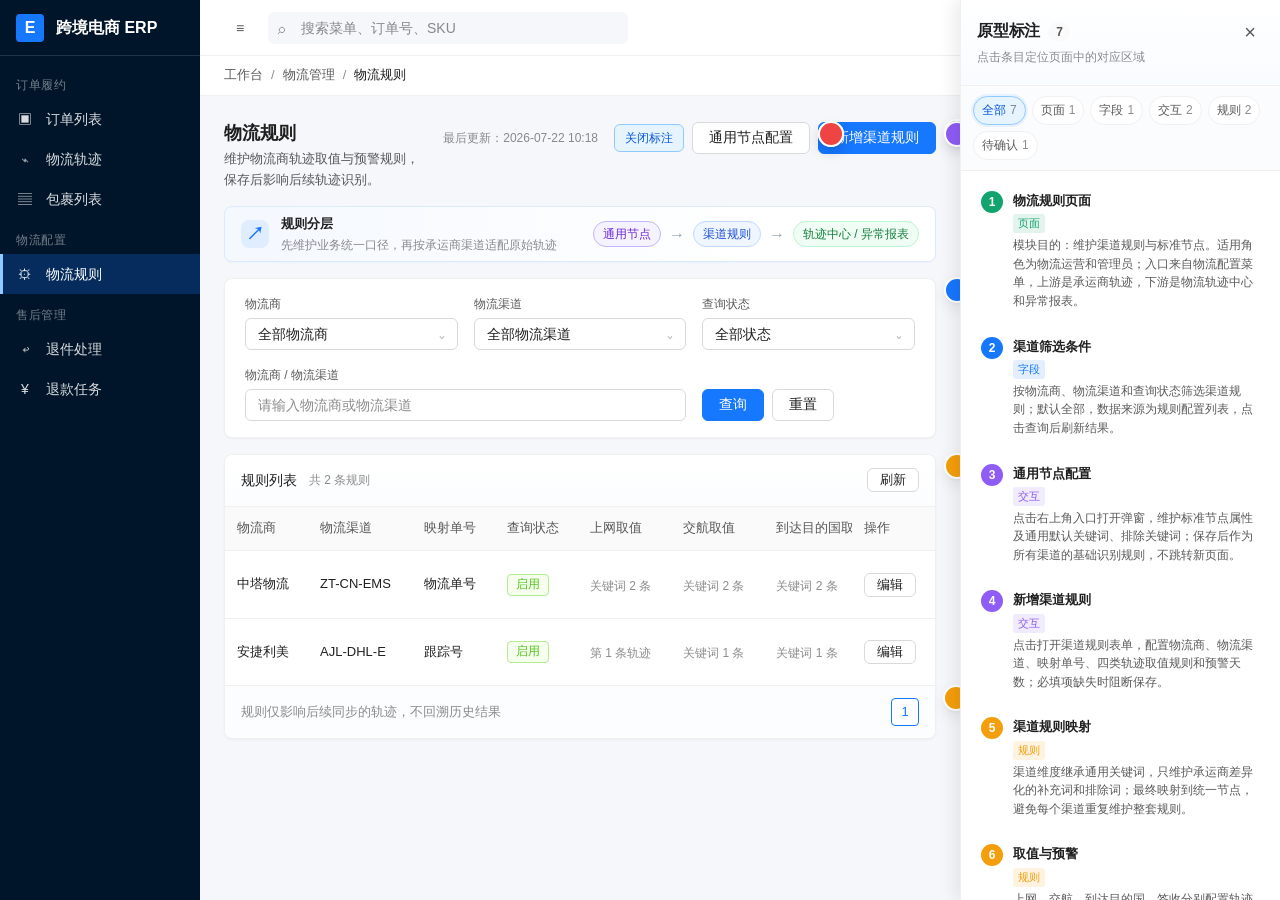
==== prototype/logistics-rules/index.html @ 9717728c "feat: add inherited logistics node keywords" ====
<!DOCTYPE html>
<html lang="zh-CN" data-theme="default">
<head>
  <meta charset="UTF-8" />
  <meta name="viewport" content="width=device-width, initial-scale=1.0" />
  <title>物流规则</title>
  <link rel="stylesheet" href="./tokens.css" />
  <link rel="stylesheet" href="styles.css?v=tracking-value-rules-v6" />
</head>
<body>
  <div class="c-shell" data-collapsed="false">
    <aside class="c-shell__sider" aria-label="主导航">
      <div class="c-shell__brand"><span class="c-shell__brand-logo">E</span><span class="c-shell__brand-text">跨境电商 ERP</span></div>
      <ul class="c-shell__menu" role="menu">
        <li class="c-shell__menu-group">订单履约</li>
        <li class="c-shell__menu-item" role="menuitem"><span class="c-shell__menu-icon">▣</span><span>订单列表</span></li>
        <li class="c-shell__menu-item" role="menuitem"><span class="c-shell__menu-icon">⌁</span><span>物流轨迹</span></li>
        <li class="c-shell__menu-item" role="menuitem"><span class="c-shell__menu-icon">▤</span><span>包裹列表</span></li>
        <li class="c-shell__menu-group">物流配置</li>
        <li class="c-shell__menu-item c-shell__menu-item--active" role="menuitem"><span class="c-shell__menu-icon">⚙</span><span>物流规则</span></li>
        <li class="c-shell__menu-group">售后管理</li>
        <li class="c-shell__menu-item" role="menuitem"><span class="c-shell__menu-icon">↩</span><span>退件处理</span></li>
        <li class="c-shell__menu-item" role="menuitem"><span class="c-shell__menu-icon">¥</span><span>退款任务</span></li>
      </ul>
    </aside>

    <header class="c-shell__header">
      <button class="c-shell__collapse-btn" type="button" title="折叠侧栏" data-action="collapse" aria-label="折叠侧栏">≡</button>
      <div class="c-shell__header-search"><span class="c-shell__header-search-icon">⌕</span><input class="input" placeholder="搜索菜单、订单号、SKU" aria-label="全局搜索" /></div>
      <div class="c-shell__header-actions"><button class="c-shell__icon-btn" type="button" title="帮助" aria-label="帮助">?</button><button class="c-shell__icon-btn" type="button" title="通知" aria-label="通知">♢</button><div class="c-shell__avatar">F</div></div>
    </header>

    <nav class="c-shell__crumb" aria-label="面包屑"><a href="#">工作台</a><span class="c-shell__crumb-sep">/</span><a href="#">物流管理</a><span class="c-shell__crumb-sep">/</span><span class="c-shell__crumb-current">物流规则</span></nav>

    <main class="c-shell__content">
      <header class="c-page-header" id="pageHeader" data-annotation-target="pageHeader">
        <div class="c-page-header__left"><h1 class="c-page-header__title">物流规则</h1><p class="c-page-header__desc">维护物流商轨迹取值与预警规则，保存后影响后续轨迹识别。</p></div>
        <div class="c-page-header__actions"><span class="sync-status">最后更新：2026-07-22 10:18</span><button class="annotation-toggle" type="button" data-action="toggle-annotations">关闭标注</button><button class="btn" type="button" id="commonNodeEntry" data-annotation-target="commonNodeEntry" data-action="open-common-nodes">通用节点配置</button><button class="btn btn--solid btn--color-primary" id="channelRuleEntry" data-annotation-target="channelRuleEntry" data-action="new-rule">新增渠道规则</button></div>
      </header>

      <section class="rule-architecture-note" aria-label="规则分层说明">
        <div class="rule-architecture-note__icon">↗</div>
        <div class="rule-architecture-note__copy"><strong>规则分层</strong><span>先维护业务统一口径，再按承运商渠道适配原始轨迹</span></div>
        <div class="rule-architecture-note__flow"><span class="architecture-chip architecture-chip--standard">通用节点</span><span class="architecture-arrow">→</span><span class="architecture-chip architecture-chip--channel">渠道规则</span><span class="architecture-arrow">→</span><span class="architecture-chip architecture-chip--result">轨迹中心 / 异常报表</span></div>
      </section>

      <section class="c-filter surface-panel" id="ruleFilter" data-annotation-target="ruleFilter" data-component="QueryFilterBar">
        <div class="c-filter__row">
          <label class="c-filter__field"><span class="c-filter__label">物流商</span><div class="ui-select" data-filter="carrier"><span>全部物流商</span><b>⌄</b></div></label>
          <label class="c-filter__field"><span class="c-filter__label">物流渠道</span><div class="ui-select" data-filter="channel"><span>全部物流渠道</span><b>⌄</b></div></label>
          <label class="c-filter__field"><span class="c-filter__label">查询状态</span><div class="ui-select" data-filter="queryEnabled"><span>全部状态</span><b>⌄</b></div></label>
          <label class="c-filter__field c-filter__field--search"><span class="c-filter__label">物流商 / 物流渠道</span><input class="input" id="keywordInput" placeholder="请输入物流商或物流渠道" /></label>
          <div class="c-filter__actions"><button class="btn btn--solid btn--color-primary" data-action="search">查询</button><button class="btn" data-action="reset">重置</button></div>
        </div>
      </section>

      <section class="surface-panel c-table-panel" id="ruleTable" data-annotation-target="ruleTable" data-component="DataTablePanel">
        <div class="table-toolbar"><div class="table-toolbar__left"><strong>规则列表</strong><span class="text-tertiary" id="resultNote">共 2 条规则</span></div><div class="table-toolbar__right"><button class="btn btn--sm" data-action="refresh">刷新</button></div></div>
        <div class="table-scroll">
          <table class="c-table" aria-label="物流规则列表"><thead><tr><th>物流商</th><th>物流渠道</th><th>映射单号</th><th>查询状态</th><th>上网取值</th><th>交航取值</th><th>到达目的国取值</th><th>签收取值</th><th>最近更新</th><th>操作</th></tr></thead><tbody id="ruleRows"></tbody></table>
        </div>
        <div class="table-footer" id="ruleFooter" data-annotation-target="ruleFooter"><span>规则仅影响后续同步的轨迹，不回溯历史结果</span><div class="pagination"><span class="page-btn is-current">1</span></div></div>
      </section>
    </main>
  </div>

  <div class="toast" id="toast" role="status"></div>
  <div class="c-modal-mask" data-open="false" data-action="close-common-rules"></div>
  <section class="c-modal c-rule-config-modal" data-open="false" role="dialog" aria-modal="true" aria-labelledby="commonRulesTitle">
    <header class="c-modal__head"><div><h2 class="c-modal__title" id="commonRulesTitle">添加规则</h2><p class="c-modal__subtitle">配置物流商轨迹取值与预警规则</p></div><button class="c-modal__close" type="button" data-action="close-common-rules" aria-label="关闭">×</button></header>
    <form class="rule-config-form" id="commonRuleForm">
      <div class="rule-config-basic">
        <label class="rule-config-field"><span><em>*</em> 物流商：</span><div class="config-select-wrap"><input class="input config-select" name="carrier" value="请选择" readonly data-action="cycle-config-field" data-field="carrier" /><b>⌄</b></div></label>
        <label class="rule-config-field"><span><em>*</em> 物流渠道：</span><div class="config-select-wrap"><input class="input config-select" name="channel" value="请选择" readonly data-action="cycle-config-field" data-field="channel" /><b>⌄</b></div></label>
        <label class="rule-config-field rule-config-field--switch"><span>查询状态：</span><label class="toggle-control"><input type="checkbox" name="queryEnabled" checked /><i></i></label></label>
        <label class="rule-config-field"><span><em>*</em> 映射单号：</span><div class="config-select-wrap"><input class="input config-select" name="mappingNo" value="请选择" readonly data-action="cycle-config-field" data-field="mappingNo" /><b>⌄</b></div></label>
      </div>
      <nav class="rule-config-tabs" aria-label="轨迹取值设置"><button class="rule-config-tab is-active" type="button" data-action="select-config-tab" data-tab="online">上网取值设置</button><button class="rule-config-tab" type="button" data-action="select-config-tab" data-tab="handover">交航取值设置</button><button class="rule-config-tab" type="button" data-action="select-config-tab" data-tab="arrived">达到目的国设置</button><button class="rule-config-tab" type="button" data-action="select-config-tab" data-tab="signed">签收取值设置</button></nav>
      <div id="ruleConfigPanel"></div>
      <footer class="c-modal__foot"><span class="modal-readonly" id="commonRuleUpdatedAt">规则保存后仅影响后续轨迹识别</span><div class="c-modal__foot-actions"><button class="btn" type="button" data-action="close-common-rules">取消</button><button class="btn btn--solid btn--color-primary" type="submit">确定</button></div></footer>
    </form>
  </section>

  <div class="c-modal-mask common-node-mask" data-open="false" data-action="close-common-nodes"></div>
  <section class="c-modal common-node-modal" data-open="false" role="dialog" aria-modal="true" aria-labelledby="commonNodeTitle">
    <header class="c-modal__head"><div><h2 class="c-modal__title" id="commonNodeTitle">通用节点配置</h2><p class="c-modal__subtitle">维护系统统一的标准业务节点，渠道规则通过映射引用。</p></div><button class="c-modal__close" type="button" data-action="close-common-nodes" aria-label="关闭">×</button></header>
    <div class="common-node-layout">
      <aside class="common-node-list"><div class="common-node-list__head"><div><strong>标准节点</strong><span class="common-node-list__count" id="commonNodeCount">5 个</span></div><button class="btn btn--text btn--color-primary btn--sm" type="button" data-action="new-common-node">+ 新增节点</button></div><div id="commonNodeList"></div></aside>
      <form class="common-node-form" id="commonNodeForm">
        <div class="common-node-form__title"><div><span class="common-rule-kicker">标准业务节点</span><h3 id="commonNodeFormTitle">退回中</h3></div><span class="tag tag--success" id="commonNodeStatus">启用</span></div>
        <div class="common-node-fields">
          <label class="form-field"><span>节点名称</span><input class="input" name="name" required maxlength="30" placeholder="例如：退回中" /></label>
          <label class="form-field"><span>节点编码</span><input class="input" name="code" required maxlength="40" placeholder="例如：RETURNING" /></label>
          <label class="form-field"><span>物流方向</span><input class="input" name="direction" required maxlength="20" placeholder="正向 / 逆向 / 通用" /></label>
          <label class="form-field"><span>所属阶段</span><input class="input" name="phase" required maxlength="20" placeholder="运输 / 退回 / 异常" /></label>
          <label class="form-field common-node-field--wide"><span>节点说明</span><textarea class="input" name="description" required maxlength="120" rows="3" placeholder="描述节点的业务含义和使用边界"></textarea></label>
          <label class="form-field"><span>是否终态</span><input class="input" name="terminal" required maxlength="10" placeholder="是 / 否" /></label>
          <label class="form-field"><span>状态</span><input class="input" name="enabled" required maxlength="10" placeholder="启用 / 停用" /></label>
        </div>
        <section class="common-node-keywords"><div class="common-node-keywords__title"><div><strong>节点默认识别规则</strong><span>通用配置先定义基础关键词，渠道规则只补充承运商差异</span></div><span class="tag tag--processing">全渠道默认</span></div><div id="commonNodeKeywordConfig"></div></section>
        <div class="common-node-note">渠道规则默认继承这里的通用关键词；若某个渠道文案不同，在渠道规则中添加补充词或排除词，不重复录入整套规则。</div>
        <footer class="c-modal__foot"><span class="modal-readonly" id="commonNodeUpdatedAt">最近更新：—</span><div class="c-modal__foot-actions"><button class="btn" type="button" data-action="close-common-nodes">取消</button><button class="btn btn--solid btn--color-primary" type="submit">保存节点</button></div></footer>
      </form>
    </div>
  </section>
  <div class="c-drawer-mask" data-action="close-drawer"></div>
  <aside class="c-drawer" data-open="false" role="dialog" aria-modal="true" aria-labelledby="drawerTitle">
    <div class="c-drawer__head"><div><h2 class="c-drawer__title" id="drawerTitle">编辑物流规则</h2><div class="drawer-subtitle" id="drawerSubtitle">—</div></div><button class="c-drawer__close" type="button" data-action="close-drawer" aria-label="关闭">×</button></div>
    <div class="c-drawer__body" id="drawerBody"></div>
    <footer class="c-drawer__foot"><button class="btn" data-action="close-drawer">取消</button><button class="btn btn--solid btn--color-primary" data-action="save-rule">保存规则</button></footer>
  </aside>
  <div class="annotation-markers" aria-hidden="true"></div>
  <aside class="annotation-drawer" data-open="true" aria-label="原型标注">
    <header class="annotation-drawer__head"><div><h2>原型标注 <span id="annotationTotal">0</span></h2><p>点击条目定位页面中的对应区域</p></div><button type="button" class="annotation-drawer__close" data-action="toggle-annotations" aria-label="关闭标注">×</button></header>
    <nav class="annotation-filters" id="annotationFilters"></nav>
    <div class="annotation-list" id="annotationList"></div>
  </aside>
  <script src="script.js?v=tracking-value-rules-v5"></script>
</body>
</html>
---- prototype/logistics-rules/tokens.css ----
:root,
[data-theme="default"] {
  --color-primary-1: #e6f4ff;
  --color-primary-3: #91caff;
  --color-primary-6: #1677ff;
  --color-primary-7: #0958d9;
  --color-success: #52c41a;
  --color-success-bg: #f6ffed;
  --color-success-border: #b7eb8f;
  --color-warning: #faad14;
  --color-warning-bg: #fffbe6;
  --color-warning-border: #ffe58f;
  --color-error: #ff4d4f;
  --color-error-bg: #fff2f0;
  --color-error-border: #ffccc7;
  --color-sider-bg: #001529;
  --color-sider-text: rgba(255,255,255,.85);
  --color-sider-text-secondary: rgba(255,255,255,.45);
  --color-text: rgba(0,0,0,.88);
  --color-text-secondary: rgba(0,0,0,.65);
  --color-text-tertiary: rgba(0,0,0,.45);
  --color-text-disabled: rgba(0,0,0,.25);
  --color-text-on-primary: #fff;
  --color-bg-layout: #f5f7fa;
  --color-bg-container: #fff;
  --color-bg-elevated: #fff;
  --color-bg-spotlight: #fafafa;
  --color-bg-mask: rgba(0,0,0,.45);
  --color-border: #d9d9d9;
  --color-border-secondary: #f0f0f0;
  --font-family: -apple-system, BlinkMacSystemFont, "Segoe UI", "PingFang SC", "Microsoft YaHei", Arial, sans-serif;
  --font-size-xs: 12px;
  --font-size-sm: 13px;
  --font-size: 14px;
  --font-size-lg: 16px;
  --font-size-xl: 18px;
  --font-weight-medium: 500;
  --font-weight-semibold: 600;
  --line-height-base: 1.5715;
  --space-1: 4px;
  --space-2: 8px;
  --space-3: 12px;
  --space-4: 16px;
  --space-5: 20px;
  --space-6: 24px;
  --radius-sm: 4px;
  --radius: 6px;
  --radius-lg: 8px;
  --shadow-1: 0 1px 2px rgba(0,0,0,.03), 0 1px 6px -1px rgba(0,0,0,.02);
  --shadow-2: 0 6px 16px rgba(0,0,0,.08), 0 3px 6px -4px rgba(0,0,0,.12);
  --shadow-drawer: -6px 0 16px rgba(0,0,0,.08);
  --layout-sider-width: 200px;
  --layout-sider-collapsed-width: 64px;
  --layout-header-height: 56px;
  --layout-breadcrumb-height: 40px;
  --layout-page-padding: 24px;
  --control-height-sm: 24px;
  --control-height: 32px;
  --control-height-lg: 40px;
  --motion: 200ms cubic-bezier(.4,0,.2,1);
  --z-drawer: 900;
  --z-tooltip: 1200;
}

* { box-sizing: border-box; }
body { margin: 0; font-family: var(--font-family); font-size: var(--font-size); line-height: var(--line-height-base); color: var(--color-text); background: var(--color-bg-layout); }
.text-secondary { color: var(--color-text-secondary); }
.text-tertiary { color: var(--color-text-tertiary); }
---- prototype/logistics-rules/styles.css ----
body { min-width: 1180px; }
a { color: inherit; }

.c-modal-mask { position: fixed; inset: 0; display: none; background: var(--color-bg-mask); z-index: calc(var(--z-drawer) + 20); }
.c-modal-mask[data-open="true"] { display: block; }
.c-modal { position: fixed; top: 50%; left: 50%; width: min(860px, calc(100vw - 48px)); max-height: min(700px, calc(100vh - 48px)); display: flex; flex-direction: column; background: var(--color-bg-elevated); border: 1px solid var(--color-border-secondary); border-radius: var(--radius-lg); box-shadow: var(--shadow-2); transform: translate(-50%, -48%) scale(.98); opacity: 0; pointer-events: none; z-index: calc(var(--z-drawer) + 21); transition: opacity var(--motion), transform var(--motion); }
.c-modal[data-open="true"] { transform: translate(-50%, -50%) scale(1); opacity: 1; pointer-events: auto; }
.c-modal__head { display: flex; align-items: flex-start; gap: var(--space-4); padding: var(--space-5) var(--space-6); border-bottom: 1px solid var(--color-border-secondary); }
.c-modal__title { margin: 0; font-size: var(--font-size-lg); font-weight: var(--font-weight-semibold); }
.c-modal__subtitle { margin: 4px 0 0; color: var(--color-text-tertiary); font-size: var(--font-size-sm); }
.c-modal__close { margin-left: auto; width: 32px; height: 32px; border: 0; border-radius: var(--radius-sm); background: transparent; color: var(--color-text-secondary); font-size: 22px; line-height: 1; cursor: pointer; }
.c-modal__close:hover { background: var(--color-bg-spotlight); color: var(--color-text); }
.c-modal__body { display: grid; grid-template-columns: 190px minmax(0, 1fr); min-height: 390px; overflow: hidden; }
.common-rule-nav { padding: var(--space-3); border-right: 1px solid var(--color-border-secondary); background: var(--color-bg-spotlight); overflow-y: auto; }
.common-rule-nav__item { display: flex; flex-direction: column; align-items: flex-start; width: 100%; margin-bottom: var(--space-1); padding: 11px 12px; border: 1px solid transparent; border-radius: var(--radius); background: transparent; color: var(--color-text-secondary); text-align: left; cursor: pointer; }
.common-rule-nav__item:hover { background: var(--color-bg-container); color: var(--color-text); }
.common-rule-nav__item.is-active { border-color: var(--color-primary-3); background: var(--color-primary-1); color: var(--color-primary-7); }
.common-rule-nav__name { font-size: var(--font-size); font-weight: var(--font-weight-medium); }
.common-rule-nav__meta { margin-top: 3px; font-size: var(--font-size-xs); color: var(--color-text-tertiary); }
.common-rule-nav__item.is-active .common-rule-nav__meta { color: var(--color-primary-6); }
.common-rule-detail { padding: var(--space-6); overflow-y: auto; }
.common-rule-detail__eyebrow { color: var(--color-primary-6); font-size: var(--font-size-xs); }
.common-rule-detail__title-row { display: flex; align-items: center; gap: var(--space-3); margin-top: var(--space-2); }
.common-rule-detail__title-row h3 { margin: 0; font-size: var(--font-size-xl); }
.common-rule-detail__desc { margin: var(--space-2) 0 var(--space-5); color: var(--color-text-secondary); }
.common-rule-fields { display: grid; grid-template-columns: 1fr 1fr; gap: 0; margin: 0 0 var(--space-5); border-top: 1px solid var(--color-border-secondary); border-left: 1px solid var(--color-border-secondary); }
.common-rule-fields > div { padding: var(--space-3); border-right: 1px solid var(--color-border-secondary); border-bottom: 1px solid var(--color-border-secondary); }
.common-rule-fields dt { color: var(--color-text-tertiary); font-size: var(--font-size-xs); }
.common-rule-fields dd { margin: 5px 0 0; color: var(--color-text); font-size: var(--font-size-sm); }
.common-rule-section-title { margin-bottom: var(--space-2); color: var(--color-text-secondary); font-size: var(--font-size-sm); font-weight: var(--font-weight-medium); }
.common-rule-keywords .keyword-list { max-width: none; padding: var(--space-3); border: 1px solid var(--color-border-secondary); border-radius: var(--radius); background: var(--color-bg-spotlight); }
.common-rule-callout { display: grid; gap: 4px; margin-top: var(--space-5); padding: var(--space-3) var(--space-4); border-left: 3px solid var(--color-primary-6); border-radius: var(--radius-sm); background: var(--color-primary-1); color: var(--color-text-secondary); font-size: var(--font-size-sm); }
.common-rule-callout strong { color: var(--color-text); }
.c-modal__foot { display: flex; align-items: center; justify-content: space-between; gap: var(--space-4); padding: var(--space-3) var(--space-6); border-top: 1px solid var(--color-border-secondary); background: var(--color-bg-container); }
.modal-readonly { color: var(--color-text-tertiary); font-size: var(--font-size-xs); }

.c-modal { width: min(900px, calc(100vw - 48px)); }
.common-rule-nav__head { display: flex; align-items: center; justify-content: space-between; gap: var(--space-2); padding: 0 0 var(--space-3); color: var(--color-text); font-size: var(--font-size-sm); }
.common-rule-form { min-width: 0; padding: var(--space-6); overflow-y: auto; }
.common-rule-form__head { display: flex; align-items: flex-start; justify-content: space-between; gap: var(--space-3); margin-bottom: var(--space-5); }
.common-rule-form__head h3 { margin: var(--space-1) 0 0; font-size: var(--font-size-xl); }
.common-rule-form__grid { display: grid; grid-template-columns: repeat(2, minmax(0, 1fr)); gap: var(--space-4); }
.common-rule-field { display: grid; gap: var(--space-2); color: var(--color-text-secondary); font-size: var(--font-size-sm); }
.common-rule-field--wide { grid-column: 1 / -1; }
.common-rule-field em { margin-left: var(--space-1); color: var(--color-text-tertiary); font-size: var(--font-size-xs); font-style: normal; }
.common-rule-field .input { width: 100%; }
.common-rule-field textarea.input { min-height: 76px; resize: vertical; line-height: 1.6; }
.common-rule-form__note { margin-top: var(--space-5); padding: var(--space-3); border: 1px solid var(--color-primary-3); border-radius: var(--radius); background: var(--color-primary-1); color: var(--color-text-secondary); font-size: var(--font-size-xs); line-height: 1.6; }
.common-rule-form .c-modal__foot { position: sticky; bottom: 0; margin: var(--space-5) calc(var(--space-6) * -1) 0; padding: var(--space-3) var(--space-6); }
.c-modal__foot-actions { display: flex; gap: var(--space-2); }
.common-rule-form .modal-readonly { margin-right: auto; align-self: center; }

@media (max-width: 680px) { .c-modal { width: calc(100vw - 24px); max-height: calc(100vh - 24px); }.c-modal__body { grid-template-columns: 1fr; overflow-y: auto; }.common-rule-nav { border-right: 0; border-bottom: 1px solid var(--color-border-secondary); }.common-rule-nav__item { margin-bottom: 0; }.common-rule-form { padding: var(--space-4); overflow: visible; }.common-rule-form__grid { grid-template-columns: 1fr; }.common-rule-field--wide { grid-column: auto; }.common-rule-form .c-modal__foot { margin-left: calc(var(--space-4) * -1); margin-right: calc(var(--space-4) * -1); padding-left: var(--space-4); padding-right: var(--space-4); }.c-modal__head { padding-left: var(--space-4); padding-right: var(--space-4); }.modal-readonly { display: none; } }

/* 按线上“添加规则”表单还原通用规则配置。 */
.c-rule-config-modal { width: min(1080px, calc(100vw - 24px)); max-height: min(860px, calc(100vh - 24px)); border-radius: 2px; }
.rule-config-form { overflow-y: auto; padding: 28px 32px 0; }
.rule-config-basic { display: grid; grid-template-columns: 1fr 1fr 1fr; gap: 22px 36px; align-items: center; }
.rule-config-field { display: grid; grid-template-columns: 90px minmax(0, 1fr); align-items: center; gap: 14px; color: var(--color-text-secondary); font-size: 16px; }
.rule-config-field > span { white-space: nowrap; text-align: right; }
.rule-config-field em { color: var(--color-error); font-style: normal; }
.rule-config-field--switch { grid-column: 3; }
.config-select-wrap { position: relative; min-width: 0; }
.config-select-wrap .config-select { width: 100%; padding-right: 30px; color: var(--color-text-tertiary); cursor: pointer; }
.config-select-wrap b { position: absolute; right: 12px; top: 50%; transform: translateY(-50%); color: var(--color-text-tertiary); font-weight: 400; pointer-events: none; }
.toggle-control { position: relative; display: inline-flex; width: 48px; height: 24px; }
.toggle-control input { position: absolute; opacity: 0; }
.toggle-control i { width: 48px; height: 24px; border-radius: 20px; background: var(--color-border); cursor: pointer; transition: background var(--motion); }
.toggle-control i::after { content: ''; display: block; width: 20px; height: 20px; margin: 2px; border-radius: 50%; background: #fff; box-shadow: var(--shadow-1); transition: transform var(--motion); }
.toggle-control input:checked + i { background: #5ba4e8; }
.toggle-control input:checked + i::after { transform: translateX(24px); }
.rule-config-tabs { display: flex; margin-top: 24px; border-bottom: 1px solid var(--color-border); }
.rule-config-tab { min-height: 34px; padding: 0 18px; border: 1px solid var(--color-border); border-bottom: 0; background: var(--color-bg-container); color: var(--color-text-secondary); cursor: pointer; font-size: 14px; }
.rule-config-tab + .rule-config-tab { border-left: 0; }
.rule-config-tab.is-active { border-color: var(--color-primary-6); background: #5ba4e8; color: #fff; }
.config-section { margin-top: 18px; }
.config-section__title { display: flex; align-items: center; gap: 18px; margin: 0 0 18px; color: var(--color-text); font-size: 18px; font-weight: 500; }
.config-section__title::before, .config-section__title::after { content: ''; height: 1px; background: var(--color-border); }
.config-section__title::before { width: 24px; }
.config-section__title::after { flex: 1; }
.config-count-row { display: flex; align-items: center; gap: 12px; min-height: 40px; color: var(--color-text-secondary); font-size: 16px; }
.config-radio { display: inline-flex; align-items: center; gap: 8px; cursor: pointer; }
.config-radio input { width: 17px; height: 17px; accent-color: var(--color-primary-6); }
.config-number { width: 96px; text-align: center; }
.keyword-rule-box { margin: 6px 0 18px 22px; padding: 14px 12px 12px; border: 4px solid #4b99f5; border-radius: 8px; }
.config-radio--description { color: #4b99f5; line-height: 1.5; }
.keyword-input-row { display: flex; align-items: center; gap: 12px; margin: 16px 0 8px; padding-left: 28px; color: var(--color-text-secondary); }
.keyword-input-row > span { width: 86px; text-align: right; white-space: nowrap; }
.keyword-input-row .input { width: 168px; }
.config-keyword-list { display: flex; flex-wrap: wrap; gap: 6px; padding-left: 126px; min-height: 4px; }
.config-keyword-tag button { margin-left: 5px; padding: 0; border: 0; background: transparent; color: inherit; cursor: pointer; }
.warning-rule-row { display: flex; align-items: center; gap: 12px; min-height: 52px; color: var(--color-text-secondary); font-size: 16px; }
.warning-rule-row > span:first-child { width: 68px; text-align: right; }
.warning-rule-row small { color: var(--color-text-tertiary); font-size: 13px; }
.rule-config-form > .c-modal__foot { position: sticky; bottom: 0; margin: 28px -32px 0; padding: 16px 32px; background: var(--color-bg-container); }

@media (max-width: 800px) { .c-rule-config-modal { width: calc(100vw - 16px); }.rule-config-form { padding: 20px 16px 0; }.rule-config-basic { grid-template-columns: 1fr; gap: 16px; }.rule-config-field--switch { grid-column: auto; }.rule-config-tabs { overflow-x: auto; }.rule-config-tab { flex: 0 0 auto; padding: 0 12px; }.keyword-rule-box { margin-left: 0; }.keyword-input-row { padding-left: 0; }.config-keyword-list { padding-left: 0; }.warning-rule-row { flex-wrap: wrap; gap: 8px; }.warning-rule-row > span:first-child { width: auto; text-align: left; }.rule-config-form > .c-modal__foot { margin-left: -16px; margin-right: -16px; padding-left: 16px; padding-right: 16px; } }

/* 通用节点字典：渠道规则通过标准节点编码建立映射。 */
.common-node-modal { width: min(920px, calc(100vw - 48px)); }
.common-node-layout { display: grid; grid-template-columns: 220px minmax(0, 1fr); min-height: 470px; overflow: hidden; }
.common-node-list { padding: var(--space-4); border-right: 1px solid var(--color-border-secondary); background: var(--color-bg-spotlight); overflow-y: auto; }
.common-node-list__head { display: flex; align-items: center; justify-content: space-between; gap: var(--space-2); margin-bottom: var(--space-3); color: var(--color-text); font-size: var(--font-size-sm); }
.common-node-list__item { display: flex; flex-direction: column; align-items: flex-start; width: 100%; margin-bottom: var(--space-2); padding: 11px 12px; border: 1px solid transparent; border-radius: var(--radius); background: transparent; color: var(--color-text-secondary); text-align: left; cursor: pointer; }
.common-node-list__item:hover { background: var(--color-bg-container); }
.common-node-list__item.is-active { border-color: var(--color-primary-3); background: var(--color-primary-1); color: var(--color-primary-7); }
.common-node-list__item span { margin-top: 4px; color: var(--color-text-tertiary); font-size: var(--font-size-xs); }
.common-node-form { min-width: 0; padding: var(--space-6); overflow-y: auto; }
.common-node-form__title { display: flex; align-items: flex-start; justify-content: space-between; gap: var(--space-3); margin-bottom: var(--space-5); }
.common-node-form__title h3 { margin: var(--space-1) 0 0; font-size: var(--font-size-xl); }
.common-rule-kicker { color: var(--color-primary-6); font-size: var(--font-size-xs); }
.common-node-fields { display: grid; grid-template-columns: repeat(2, minmax(0, 1fr)); gap: var(--space-4); }
.common-node-fields .form-field { margin-bottom: 0; }
.common-node-field--wide { grid-column: 1 / -1; }
.common-node-fields textarea.input { min-height: 82px; padding: var(--space-3); resize: vertical; line-height: 1.6; }
.common-node-note { margin-top: var(--space-5); padding: var(--space-3); border: 1px solid var(--color-primary-3); border-radius: var(--radius); background: var(--color-primary-1); color: var(--color-text-secondary); font-size: var(--font-size-xs); line-height: 1.6; }
.common-node-form .c-modal__foot { position: sticky; bottom: 0; margin: var(--space-5) calc(var(--space-6) * -1) 0; padding: var(--space-3) var(--space-6); }

/* 原型标注模式：默认开启，关闭后不改变页面业务状态。 */
.annotation-toggle { height: 28px; padding: 0 10px; border: 1px solid var(--color-primary-3); border-radius: var(--radius); background: var(--color-primary-1); color: var(--color-primary-7); font-size: var(--font-size-xs); cursor: pointer; }
.annotation-toggle:hover { border-color: var(--color-primary-6); }
.annotation-drawer { position: fixed; top: 0; right: 0; bottom: 0; z-index: calc(var(--z-tooltip) + 10); width: 360px; display: flex; flex-direction: column; background: var(--color-bg-elevated); border-left: 1px solid var(--color-border-secondary); box-shadow: var(--shadow-drawer); transform: translateX(0); transition: transform var(--motion); }
.annotation-drawer[data-open="false"] { transform: translateX(100%); pointer-events: none; }
.annotation-drawer__head { display: flex; align-items: flex-start; justify-content: space-between; gap: var(--space-3); padding: var(--space-5); border-bottom: 1px solid var(--color-border-secondary); }
.annotation-drawer__head h2 { margin: 0; font-size: var(--font-size-lg); }
.annotation-drawer__head h2 span { display: inline-flex; align-items: center; justify-content: center; min-width: 22px; height: 20px; margin-left: 4px; padding: 0 5px; border-radius: 10px; background: var(--color-bg-spotlight); color: var(--color-text-secondary); font-size: var(--font-size-xs); }
.annotation-drawer__head p { margin: 5px 0 0; color: var(--color-text-tertiary); font-size: var(--font-size-xs); }
.annotation-drawer__close { width: 28px; height: 28px; border: 0; background: transparent; color: var(--color-text-secondary); font-size: 20px; cursor: pointer; }
.annotation-filters { display: flex; flex-wrap: wrap; gap: 6px; padding: 12px 16px; border-bottom: 1px solid var(--color-border-secondary); }
.annotation-filter { padding: 5px 8px; border: 1px solid var(--color-border-secondary); border-radius: 4px; background: var(--color-bg-container); color: var(--color-text-secondary); font-size: 12px; cursor: pointer; }
.annotation-filter span { margin-left: 4px; color: var(--color-text-tertiary); }
.annotation-filter.is-active { border-color: var(--color-primary-3); background: var(--color-primary-1); color: var(--color-primary-7); }
.annotation-list { flex: 1; overflow-y: auto; padding: 8px 12px 24px; }
.annotation-item { display: flex; align-items: flex-start; width: 100%; gap: 10px; padding: 12px 8px; border: 0; border-bottom: 1px solid var(--color-border-secondary); background: transparent; color: var(--color-text-secondary); text-align: left; cursor: pointer; }
.annotation-item:hover, .annotation-item.is-active { background: var(--color-bg-spotlight); }
.annotation-item__number { display: inline-flex; align-items: center; justify-content: center; flex: 0 0 22px; width: 22px; height: 22px; border-radius: 50%; color: #fff; font-size: 12px; font-weight: 600; }
.annotation-item__body { display: grid; gap: 4px; line-height: 1.55; font-size: 12px; }
.annotation-item__body strong { color: var(--color-text); font-size: 13px; }
.annotation-item__meta { justify-self: start; padding: 1px 5px; border-radius: 3px; font-size: 11px; }
.annotation-markers { position: fixed; inset: 0; z-index: calc(var(--z-tooltip) + 9); pointer-events: none; }
.annotation-marker { position: fixed; width: 24px; height: 24px; padding: 0; border: 2px solid #fff; border-radius: 50%; color: #fff; font-size: 12px; font-weight: 600; box-shadow: var(--shadow-2); pointer-events: auto; cursor: pointer; transform: translateY(-50%); }
.annotation-marker.is-active { outline: 3px solid rgba(22,119,255,.25); transform: translateY(-50%) scale(1.1); }
.annotation-color-page { background: #13a36f; color: #13a36f; }
.annotation-color-field { background: #1677ff; color: #1677ff; }
.annotation-color-interaction { background: #8f5cf6; color: #8f5cf6; }
.annotation-color-rule { background: #f59e0b; color: #f59e0b; }
.annotation-color-pending { background: #ef4444; color: #ef4444; }
.annotation-item__number.annotation-color-page, .annotation-item__number.annotation-color-field, .annotation-item__number.annotation-color-interaction, .annotation-item__number.annotation-color-rule, .annotation-item__number.annotation-color-pending { color: #fff; }
.annotation-item__meta.annotation-color-page, .annotation-item__meta.annotation-color-field, .annotation-item__meta.annotation-color-interaction, .annotation-item__meta.annotation-color-rule, .annotation-item__meta.annotation-color-pending { background: color-mix(in srgb, currentColor 12%, transparent); }
.annotation-highlight { outline: 2px solid var(--color-primary-6); outline-offset: 4px; transition: outline .2s; }
.annotation-mode-off .annotation-markers { display: none; }

@media (max-width: 760px) { .annotation-drawer { width: min(360px, 88vw); }.common-node-modal { width: calc(100vw - 20px); }.common-node-layout { grid-template-columns: 1fr; max-height: calc(100vh - 120px); overflow-y: auto; }.common-node-list { border-right: 0; border-bottom: 1px solid var(--color-border-secondary); }.common-node-form { padding: var(--space-4); }.common-node-fields { grid-template-columns: 1fr; }.common-node-field--wide { grid-column: auto; }.common-node-form .c-modal__foot { margin-left: calc(var(--space-4) * -1); margin-right: calc(var(--space-4) * -1); padding-left: var(--space-4); padding-right: var(--space-4); } }

/* 评审模式下为右侧标注抽屉预留安全区，确保页面标题和操作按钮仍可使用。 */
.annotation-mode-on .c-shell__content { padding-right: 344px; }
body.annotation-mode-on .c-filter__row { grid-template-columns: repeat(3, minmax(0, 1fr)); }
body.annotation-mode-on .c-filter__field--search { grid-column: 1 / 3; }
body.annotation-mode-on .c-filter__actions { grid-column: 3; }
.rule-architecture-note { display: flex; align-items: center; gap: var(--space-3); min-height: 56px; margin: 0 0 var(--space-4); padding: 0 var(--space-4); border: 1px solid #dbeafe; border-radius: var(--radius-lg); background: linear-gradient(90deg, #f4f8ff 0%, #ffffff 76%); box-shadow: 0 1px 2px rgba(37, 99, 235, .04); }
.rule-architecture-note__icon { width: 28px; height: 28px; display: inline-flex; align-items: center; justify-content: center; flex: 0 0 28px; border-radius: 8px; background: #e0edff; color: var(--color-primary-6); font-size: 18px; font-weight: 600; }
.rule-architecture-note__copy { display: grid; gap: 2px; min-width: 208px; }
.rule-architecture-note__copy strong { color: var(--color-text); font-size: var(--font-size-sm); }
.rule-architecture-note__copy span { color: var(--color-text-tertiary); font-size: var(--font-size-xs); }
.rule-architecture-note__flow { display: flex; align-items: center; gap: 8px; margin-left: auto; color: var(--color-text-tertiary); font-size: var(--font-size-xs); white-space: nowrap; }
.architecture-chip { display: inline-flex; align-items: center; min-height: 26px; padding: 0 9px; border: 1px solid transparent; border-radius: 999px; font-weight: var(--font-weight-medium); }
.architecture-chip--standard { border-color: #c4b5fd; background: #f5f3ff; color: #6d28d9; }
.architecture-chip--channel { border-color: #bfdbfe; background: #eff6ff; color: #1d4ed8; }
.architecture-chip--result { border-color: #bbf7d0; background: #f0fdf4; color: #15803d; }
.architecture-arrow { color: #94a3b8; font-size: 16px; }
.c-page-header { padding-top: 2px; }
body.annotation-mode-on .c-page-header__actions { flex-wrap: wrap; justify-content: flex-end; }
.c-filter { box-shadow: 0 1px 2px rgba(15, 23, 42, .03); }
.c-filter__label { font-weight: var(--font-weight-medium); }
.table-toolbar { background: linear-gradient(180deg, #fff 0%, #fcfdff 100%); }
.table-toolbar__left strong { font-size: var(--font-size); }
.table-footer { background: #fcfdff; }

/* 通用节点弹窗增强信息层级，保持与渠道规则弹窗一致的 ERP 视觉语言。 */
.common-node-modal { width: min(980px, calc(100vw - 48px)); max-height: min(740px, calc(100vh - 48px)); }
.common-node-list { background: #f8fafc; }
.common-node-list__head { padding-bottom: var(--space-3); border-bottom: 1px solid var(--color-border-secondary); }
.common-node-list__head > div { display: flex; align-items: center; gap: 8px; }
.common-node-list__count { padding: 2px 6px; border-radius: 999px; background: #eaf2ff; color: var(--color-primary-7); font-size: 11px; }
.common-node-list__item { position: relative; min-height: 58px; margin-bottom: 6px; padding: 11px 12px 11px 14px; }
.common-node-list__item::before { content: ''; position: absolute; left: 0; top: 12px; bottom: 12px; width: 3px; border-radius: 3px; background: transparent; }
.common-node-list__item.is-active::before { background: var(--color-primary-6); }
.common-node-list__item strong { font-size: var(--font-size-sm); }
.common-node-list__item.is-active span { color: var(--color-primary-6); }
.common-node-form { background: var(--color-bg-container); }
.common-node-form__title { padding-bottom: var(--space-4); border-bottom: 1px solid var(--color-border-secondary); }
.common-node-form__title h3 { font-size: 20px; letter-spacing: -.2px; }
.common-node-fields .form-field > span { font-weight: var(--font-weight-medium); }
.common-node-fields .form-field > span em { color: var(--color-error); font-style: normal; }
.common-node-note { position: relative; padding-left: 36px; }
.common-node-note::before { content: 'i'; position: absolute; left: 12px; top: 12px; width: 16px; height: 16px; display: inline-flex; align-items: center; justify-content: center; border-radius: 50%; background: #91caff; color: #0958d9; font-family: Georgia, serif; font-weight: 700; }

/* 标注抽屉采用更紧凑的评审工作区，列表项仍支持独立滚动和双向定位。 */
.annotation-drawer { width: 320px; }
.annotation-drawer__head { padding: 18px 16px; background: linear-gradient(180deg, #ffffff 0%, #f8fbff 100%); }
.annotation-drawer__head h2 { letter-spacing: -.2px; }
.annotation-filters { padding: 10px 12px; background: #fbfcfe; }
.annotation-filter { border-radius: 999px; }
.annotation-filter.is-active { box-shadow: 0 0 0 2px rgba(22,119,255,.08); }
.annotation-item { margin: 0 0 2px; border-radius: 8px; border-bottom: 0; }
.annotation-item:hover, .annotation-item.is-active { box-shadow: inset 0 0 0 1px #dbeafe; }
.annotation-item__body { gap: 3px; }
.annotation-marker { width: 26px; height: 26px; }
.annotation-highlight { box-shadow: 0 0 0 3px rgba(22,119,255,.14); }

/* 业务弹窗打开时覆盖评审抽屉，避免编辑表单被标注层截断。 */
.c-modal-mask { z-index: 1300; }
.c-modal { z-index: 1301; }
.c-drawer-mask { z-index: 1300; }
.c-drawer { z-index: 1301; }

@media (max-width: 980px) {
  .annotation-mode-on .c-shell__content { padding-right: 344px; }
  .rule-architecture-note { align-items: flex-start; flex-wrap: wrap; padding-top: 12px; padding-bottom: 12px; }
  .rule-architecture-note__flow { width: 100%; margin-left: 40px; }
  .c-filter__row { grid-template-columns: repeat(2, minmax(0, 1fr)); }
  .c-filter__field--search { grid-column: 1 / -1; }
  .c-filter__actions { justify-content: flex-end; grid-column: 1 / -1; }
}

@media (max-width: 760px) {
  .annotation-mode-on .c-shell__content { padding-right: var(--space-4); }
  .rule-architecture-note__flow { overflow-x: auto; margin-left: 0; padding-bottom: 2px; }
}

.c-shell { display: grid; grid-template-columns: var(--layout-sider-width) 1fr; grid-template-rows: var(--layout-header-height) var(--layout-breadcrumb-height) 1fr; grid-template-areas: "sider header" "sider crumb" "sider content"; min-height: 100vh; }
.c-shell[data-collapsed="true"] { grid-template-columns: var(--layout-sider-collapsed-width) 1fr; }
.c-shell__sider { grid-area: sider; background: var(--color-sider-bg); color: var(--color-sider-text); display: flex; flex-direction: column; overflow: hidden; }
.c-shell__brand { height: var(--layout-header-height); display: flex; align-items: center; gap: var(--space-3); padding: 0 var(--space-4); color: var(--color-text-on-primary); font-weight: var(--font-weight-semibold); font-size: var(--font-size-lg); border-bottom: 1px solid rgba(255,255,255,.12); white-space: nowrap; overflow: hidden; }
.c-shell__brand-logo { width: 28px; height: 28px; border-radius: var(--radius-sm); background: var(--color-primary-6); display: inline-flex; align-items: center; justify-content: center; color: #fff; flex-shrink: 0; }
.c-shell__menu { list-style: none; margin: 0; padding: var(--space-2) 0; overflow-y: auto; }
.c-shell__menu-group { padding: var(--space-3) var(--space-4) var(--space-1); font-size: var(--font-size-xs); color: var(--color-sider-text-secondary); letter-spacing: .5px; white-space: nowrap; }
.c-shell__menu-item { display: flex; align-items: center; gap: var(--space-3); height: var(--control-height-lg); padding: 0 var(--space-4); color: var(--color-sider-text); cursor: pointer; white-space: nowrap; }
.c-shell__menu-item:hover { background: rgba(255,255,255,.06); }
.c-shell__menu-item--active { background: rgba(22,119,255,.24); color: #fff; border-left: 3px solid var(--color-primary-3); padding-left: calc(var(--space-4) - 3px); }
.c-shell__menu-icon { width: 18px; flex-shrink: 0; display: inline-flex; justify-content: center; }
.c-shell__header { grid-area: header; background: var(--color-bg-container); border-bottom: 1px solid var(--color-border-secondary); display: flex; align-items: center; padding: 0 var(--space-6); gap: var(--space-3); }
.c-shell__collapse-btn, .c-shell__icon-btn { width: 32px; height: 32px; display: inline-flex; align-items: center; justify-content: center; border: 0; padding: 0; border-radius: var(--radius-sm); background: transparent; color: var(--color-text-secondary); cursor: pointer; font: inherit; }
.c-shell__collapse-btn:hover, .c-shell__icon-btn:hover { background: var(--color-bg-spotlight); color: var(--color-text); }
.c-shell__header-search { flex: 1; max-width: 360px; position: relative; }
.c-shell__header-search .input { width: 100%; padding-left: 32px; background: var(--color-bg-layout); border-color: transparent; }
.c-shell__header-search-icon { position: absolute; left: 10px; top: 50%; transform: translateY(-50%); color: var(--color-text-tertiary); z-index: 1; }
.c-shell__header-actions { margin-left: auto; display: flex; align-items: center; gap: var(--space-2); }
.c-shell__avatar { width: 32px; height: 32px; border-radius: 50%; background: var(--color-primary-1); color: var(--color-primary-7); display: inline-flex; align-items: center; justify-content: center; font-size: var(--font-size-sm); font-weight: var(--font-weight-medium); }
.c-shell__crumb { grid-area: crumb; background: var(--color-bg-container); padding: 0 var(--space-6); display: flex; align-items: center; font-size: var(--font-size-sm); color: var(--color-text-secondary); border-bottom: 1px solid var(--color-border-secondary); }
.c-shell__crumb a { text-decoration: none; }.c-shell__crumb a:hover { color: var(--color-primary-6); }.c-shell__crumb-sep { padding: 0 var(--space-2); color: var(--color-text-tertiary); }.c-shell__crumb-current { color: var(--color-text); }
.c-shell__content { grid-area: content; padding: var(--layout-page-padding); overflow: auto; background: var(--color-bg-layout); }
.c-shell[data-collapsed="true"] .c-shell__brand-text, .c-shell[data-collapsed="true"] .c-shell__menu-group, .c-shell[data-collapsed="true"] .c-shell__menu-item > span:not(.c-shell__menu-icon) { display: none; }

.c-page-header { display: flex; align-items: flex-start; justify-content: space-between; gap: var(--space-4); margin-bottom: var(--space-4); }.c-page-header__left { min-width: 0; }.c-page-header__title { margin: 0; font-size: var(--font-size-xl); font-weight: var(--font-weight-semibold); line-height: 1.3; }.c-page-header__desc { margin: var(--space-1) 0 0; font-size: var(--font-size-sm); color: var(--color-text-secondary); }.c-page-header__actions { display: flex; align-items: center; gap: var(--space-2); flex-shrink: 0; }.sync-status { color: var(--color-text-tertiary); font-size: var(--font-size-xs); margin-right: var(--space-2); }
.surface-panel { background: var(--color-bg-container); border: 1px solid var(--color-border-secondary); border-radius: var(--radius-lg); box-shadow: var(--shadow-1); }
.c-filter { padding: var(--space-4) var(--space-5); margin-bottom: var(--space-4); }.c-filter__row { display: grid; grid-template-columns: minmax(180px, 1fr) minmax(180px, 1fr) minmax(320px, 2fr) auto; gap: var(--space-4); align-items: end; }.c-filter__field { display: flex; flex-direction: column; gap: var(--space-1); min-width: 0; }.c-filter__label { font-size: var(--font-size-xs); color: var(--color-text-secondary); }.c-filter__actions { display: flex; align-items: center; gap: var(--space-2); white-space: nowrap; }.input, .ui-select { height: var(--control-height); padding: 0 var(--space-3); border: 1px solid var(--color-border); border-radius: var(--radius); background: var(--color-bg-container); color: var(--color-text); font-size: var(--font-size); outline: none; transition: border-color var(--motion), box-shadow var(--motion); }.input::placeholder { color: var(--color-text-tertiary); }.ui-select { display: flex; align-items: center; justify-content: space-between; cursor: pointer; }.ui-select b { color: var(--color-text-tertiary); font-weight: 400; }.input:focus, .ui-select:focus, .c-filter__field:focus-within .ui-select { border-color: var(--color-primary-6); box-shadow: 0 0 0 2px var(--color-primary-1); }

.c-table-panel { overflow: hidden; }.table-toolbar { min-height: 52px; display: flex; align-items: center; justify-content: space-between; gap: var(--space-4); padding: 0 var(--space-4); border-bottom: 1px solid var(--color-border-secondary); }.table-toolbar__left, .table-toolbar__right { display: flex; align-items: center; gap: var(--space-3); }.table-toolbar__left strong { white-space: nowrap; font-weight: var(--font-weight-medium); }.text-tertiary { color: var(--color-text-tertiary); font-size: var(--font-size-xs); }.table-scroll { overflow-x: auto; }.c-table { width: 100%; border-collapse: collapse; min-width: 980px; }.c-table th { height: 44px; padding: 0 var(--space-3); background: var(--color-bg-spotlight); color: var(--color-text-secondary); font-size: var(--font-size-sm); font-weight: var(--font-weight-medium); text-align: left; border-bottom: 1px solid var(--color-border-secondary); white-space: nowrap; }.c-table td { height: 58px; padding: var(--space-3); font-size: var(--font-size-sm); border-bottom: 1px solid var(--color-border-secondary); vertical-align: middle; }.c-table tbody tr:hover td { background: var(--color-bg-spotlight); }.c-table th:last-child, .c-table td:last-child { position: sticky; right: 0; background: var(--color-bg-container); box-shadow: -6px 0 8px -8px rgba(0,0,0,.35); }.c-table th:last-child { background: var(--color-bg-spotlight); }.rule-name { font-weight: var(--font-weight-medium); }.rule-desc, .cell-muted { display: block; margin-top: 3px; color: var(--color-text-tertiary); font-size: var(--font-size-xs); }.keyword-list { display: flex; flex-wrap: wrap; gap: var(--space-1); max-width: 480px; }.tag { display: inline-flex; align-items: center; height: 22px; padding: 0 8px; border: 1px solid transparent; border-radius: var(--radius-sm); font-size: var(--font-size-xs); }.tag--default { background: var(--color-bg-spotlight); color: var(--color-text); border-color: var(--color-border-secondary); }.tag--processing { background: var(--color-primary-1); color: var(--color-primary-7); border-color: var(--color-primary-3); }.tag--success { background: var(--color-success-bg); color: var(--color-success); border-color: var(--color-success-border); }.tag--warning { background: var(--color-warning-bg); color: var(--color-warning); border-color: var(--color-warning-border); }.tag--error { background: var(--color-error-bg); color: var(--color-error); border-color: var(--color-error-border); }.table-footer { display: flex; align-items: center; justify-content: space-between; min-height: 52px; padding: 0 var(--space-4); color: var(--color-text-tertiary); font-size: var(--font-size-sm); }.pagination { display: flex; gap: var(--space-2); }.page-btn { min-width: 28px; height: 28px; display: inline-flex; align-items: center; justify-content: center; border: 1px solid var(--color-border); border-radius: var(--radius-sm); color: var(--color-text-secondary); }.page-btn.is-current { color: var(--color-primary-6); border-color: var(--color-primary-6); }

.btn { display: inline-flex; align-items: center; justify-content: center; gap: var(--space-2); height: var(--control-height); padding: 0 var(--space-4); border: 1px solid var(--color-border); border-radius: var(--radius); background: var(--color-bg-container); color: var(--color-text); font-size: var(--font-size); cursor: pointer; transition: all var(--motion); }.btn:hover { color: var(--color-primary-6); border-color: var(--color-primary-6); }.btn--solid.btn--color-primary { background: var(--color-primary-6); color: #fff; border-color: var(--color-primary-6); }.btn--solid.btn--color-primary:hover { background: var(--color-primary-7); border-color: var(--color-primary-7); }.btn--sm { height: var(--control-height-sm); padding: 0 var(--space-3); font-size: var(--font-size-sm); }
.toast { position: fixed; left: 50%; top: var(--space-6); transform: translateX(-50%); display: none; padding: var(--space-2) var(--space-4); border: 1px solid var(--color-border-secondary); border-radius: var(--radius); background: var(--color-bg-elevated); box-shadow: var(--shadow-2); z-index: var(--z-tooltip); }.toast.is-visible { display: block; }

.c-drawer-mask { position: fixed; inset: 0; background: var(--color-bg-mask); z-index: var(--z-drawer); display: none; }.c-drawer-mask[data-open="true"] { display: block; }.c-drawer { position: fixed; top: 0; right: 0; width: min(680px, 67vw); height: 100vh; display: flex; flex-direction: column; background: var(--color-bg-elevated); border-left: 1px solid var(--color-border-secondary); box-shadow: var(--shadow-drawer); z-index: calc(var(--z-drawer) + 1); transform: translateX(100%); transition: transform var(--motion); }.c-drawer[data-open="true"] { transform: translateX(0); }.c-drawer__head { display: flex; align-items: center; padding: var(--space-4) var(--space-5); border-bottom: 1px solid var(--color-border-secondary); }.c-drawer__title { margin: 0; font-size: var(--font-size-lg); }.drawer-subtitle { margin-top: 4px; color: var(--color-text-tertiary); font-size: var(--font-size-xs); }.c-drawer__close { margin-left: auto; width: 32px; height: 32px; border: 0; background: transparent; color: var(--color-text-secondary); font-size: 22px; cursor: pointer; }.c-drawer__body { flex: 1; overflow-y: auto; padding: var(--space-5); }.c-drawer__foot { display: flex; justify-content: flex-end; gap: var(--space-2); padding: var(--space-3) var(--space-5); border-top: 1px solid var(--color-border-secondary); background: var(--color-bg-container); }.drawer-section { margin-bottom: var(--space-6); }.drawer-section__title { margin: 0 0 var(--space-3); font-size: var(--font-size); }.form-field { display: grid; gap: var(--space-2); margin-bottom: var(--space-4); }.form-field > span { color: var(--color-text-secondary); font-size: var(--font-size-sm); }.form-field textarea { width: 100%; min-height: 132px; padding: var(--space-3); resize: vertical; line-height: 1.6; }.form-hint { color: var(--color-text-tertiary); font-size: var(--font-size-xs); }

@media (max-width: 960px) { .c-shell__content { padding: var(--space-4); }.c-page-header { flex-direction: column; }.c-filter__row { grid-template-columns: 1fr; }.c-filter__actions { justify-content: flex-end; }.c-drawer { width: 92vw; } }

/* 节点关键词继承模型：通用节点维护默认口径，渠道规则只维护差异项。 */
.common-node-keywords { margin-top: var(--space-5); padding: var(--space-4); border: 1px solid #dbeafe; border-radius: var(--radius-lg); background: linear-gradient(180deg, #f8fbff 0%, #fff 100%); }
.common-node-keywords__title, .common-keyword-config__head { display: flex; align-items: flex-start; justify-content: space-between; gap: var(--space-3); margin-bottom: var(--space-3); }
.common-node-keywords__title strong, .common-keyword-config__head strong { display: block; color: var(--color-text); font-size: var(--font-size-sm); }
.common-node-keywords__title span:not(.tag), .common-keyword-config__head span:not(.tag) { display: block; margin-top: 3px; color: var(--color-text-tertiary); font-size: var(--font-size-xs); line-height: 1.5; }
.common-keyword-config__head { margin-bottom: var(--space-4); }
.common-keyword-row { display: flex; align-items: center; gap: var(--space-2); margin-top: var(--space-3); }
.common-keyword-row > span { flex: 0 0 100px; color: var(--color-text-secondary); font-size: var(--font-size-sm); text-align: right; }
.common-keyword-row .input { flex: 1; min-width: 0; }
.common-keyword-list { min-height: 24px; padding: var(--space-2) 0 0 108px; }
.common-node-list__item small { margin-top: 5px; color: var(--color-text-tertiary); font-size: 11px; }
.channel-node-rule-card { margin: 18px 0 6px; padding: 16px; border: 1px solid #dbeafe; border-radius: var(--radius-lg); background: linear-gradient(180deg, #f8fbff 0%, #fff 100%); }
.channel-node-rule-card__head { display: flex; align-items: flex-start; justify-content: space-between; gap: var(--space-4); }
.channel-node-rule-card__head strong { display: block; margin-top: 3px; color: var(--color-text); font-size: var(--font-size); }
.channel-node-rule-card__head p { margin: 4px 0 0; color: var(--color-text-tertiary); font-size: var(--font-size-xs); }
.inherit-switch { display: inline-flex; align-items: center; gap: 7px; flex: 0 0 auto; color: var(--color-text-secondary); font-size: var(--font-size-sm); cursor: pointer; }
.inherit-switch input { position: absolute; opacity: 0; pointer-events: none; }
.inherit-switch span { position: relative; width: 34px; height: 20px; border-radius: 999px; background: #cbd5e1; transition: background var(--motion); }
.inherit-switch span::after { content: ''; position: absolute; top: 3px; left: 3px; width: 14px; height: 14px; border-radius: 50%; background: #fff; box-shadow: 0 1px 2px rgba(15,23,42,.2); transition: transform var(--motion); }
.inherit-switch input:checked + span { background: var(--color-primary-6); }
.inherit-switch input:checked + span::after { transform: translateX(14px); }
.channel-node-selector { display: flex; align-items: center; gap: var(--space-3); margin-top: var(--space-4); padding: 10px 12px; border: 1px solid var(--color-border-secondary); border-radius: var(--radius); background: #fff; }
.channel-node-selector > span:first-child { flex: 0 0 auto; color: var(--color-text-secondary); font-size: var(--font-size-sm); }
.channel-node-selector .input { width: 250px; height: 34px; }
.channel-node-selector__hint { margin-left: auto; color: var(--color-text-tertiary); font-size: var(--font-size-xs); }
.keyword-source-grid { display: grid; grid-template-columns: 1fr 1fr; gap: var(--space-3); margin-top: var(--space-3); }
.keyword-source-grid > div { min-height: 62px; padding: 10px 12px; border: 1px dashed #cbd5e1; border-radius: var(--radius); background: #fff; }
.keyword-source-label { display: block; margin-bottom: 6px; color: var(--color-text-tertiary); font-size: 11px; }
.keyword-source-tags { display: flex; flex-wrap: wrap; gap: 5px; }
.keyword-source-tags .tag { background: #f1f5f9; color: #64748b; border-color: #e2e8f0; }
.channel-keyword-editor { margin-top: var(--space-2); }
.channel-keyword-list { padding-left: 108px; }
.effective-rule-preview { display: flex; align-items: flex-start; gap: 12px; margin-top: 14px; padding: 10px 12px; border-radius: var(--radius); background: #f0fdf4; color: #166534; font-size: var(--font-size-xs); }
.effective-rule-preview > span { flex: 0 0 auto; font-weight: var(--font-weight-medium); }
.effective-rule-preview > div { display: flex; align-items: center; flex-wrap: wrap; gap: 8px; }
.effective-rule-preview em { color: #86efac; font-style: normal; }
.effective-rule-preview small { flex-basis: 100%; color: #4d7c0f; }

@media (max-width: 800px) {
  .channel-node-rule-card__head { flex-direction: column; }
  .channel-node-selector { align-items: flex-start; flex-wrap: wrap; }
  .channel-node-selector .input { width: 100%; }
  .channel-node-selector__hint { width: 100%; margin-left: 0; }
  .keyword-source-grid { grid-template-columns: 1fr; }
}

@media (max-width: 560px) {
  .common-keyword-row { align-items: stretch; flex-wrap: wrap; }
  .common-keyword-row > span { flex-basis: 100%; text-align: left; }
  .common-keyword-list, .channel-keyword-list { padding-left: 0; }
}
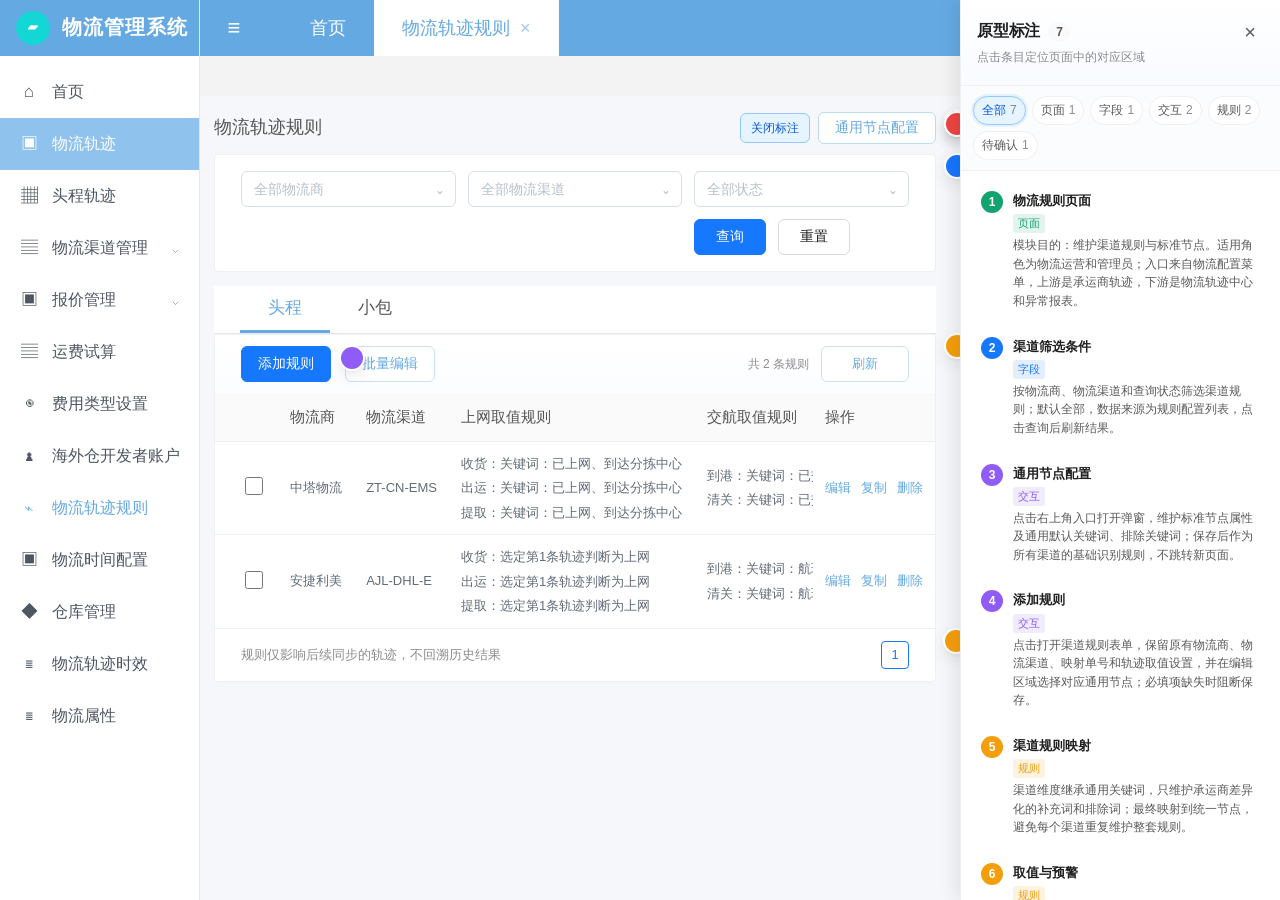
==== commit 042f6287: "feat: align logistics rules with source screen" ====
--- a/prototype/logistics-rules/index.html
+++ b/prototype/logistics-rules/index.html
@@ -3,46 +3,45 @@
 <head>
   <meta charset="UTF-8" />
   <meta name="viewport" content="width=device-width, initial-scale=1.0" />
-  <title>物流规则</title>
+  <title>物流轨迹规则</title>
   <link rel="stylesheet" href="./tokens.css" />
-  <link rel="stylesheet" href="styles.css?v=tracking-value-rules-v6" />
+  <link rel="stylesheet" href="styles.css?v=tracking-value-rules-v7" />
 </head>
 <body>
   <div class="c-shell" data-collapsed="false">
     <aside class="c-shell__sider" aria-label="主导航">
-      <div class="c-shell__brand"><span class="c-shell__brand-logo">E</span><span class="c-shell__brand-text">跨境电商 ERP</span></div>
+      <div class="c-shell__brand"><span class="c-shell__brand-logo">▰</span><span class="c-shell__brand-text">物流管理系统</span></div>
       <ul class="c-shell__menu" role="menu">
-        <li class="c-shell__menu-group">订单履约</li>
-        <li class="c-shell__menu-item" role="menuitem"><span class="c-shell__menu-icon">▣</span><span>订单列表</span></li>
-        <li class="c-shell__menu-item" role="menuitem"><span class="c-shell__menu-icon">⌁</span><span>物流轨迹</span></li>
-        <li class="c-shell__menu-item" role="menuitem"><span class="c-shell__menu-icon">▤</span><span>包裹列表</span></li>
-        <li class="c-shell__menu-group">物流配置</li>
-        <li class="c-shell__menu-item c-shell__menu-item--active" role="menuitem"><span class="c-shell__menu-icon">⚙</span><span>物流规则</span></li>
-        <li class="c-shell__menu-group">售后管理</li>
-        <li class="c-shell__menu-item" role="menuitem"><span class="c-shell__menu-icon">↩</span><span>退件处理</span></li>
-        <li class="c-shell__menu-item" role="menuitem"><span class="c-shell__menu-icon">¥</span><span>退款任务</span></li>
+        <li class="c-shell__menu-item" role="menuitem"><span class="c-shell__menu-icon">⌂</span><span>首页</span></li>
+        <li class="c-shell__menu-item c-shell__menu-item--active" role="menuitem"><span class="c-shell__menu-icon">▣</span><span>物流轨迹</span></li>
+        <li class="c-shell__menu-item" role="menuitem"><span class="c-shell__menu-icon">▦</span><span>头程轨迹</span></li>
+        <li class="c-shell__menu-item" role="menuitem"><span class="c-shell__menu-icon">▤</span><span>物流渠道管理</span><span class="c-shell__menu-arrow">⌄</span></li>
+        <li class="c-shell__menu-item" role="menuitem"><span class="c-shell__menu-icon">▣</span><span>报价管理</span><span class="c-shell__menu-arrow">⌄</span></li>
+        <li class="c-shell__menu-item" role="menuitem"><span class="c-shell__menu-icon">▤</span><span>运费试算</span></li>
+        <li class="c-shell__menu-group">基础配置</li>
+        <li class="c-shell__menu-item" role="menuitem"><span class="c-shell__menu-icon">◉</span><span>费用类型设置</span></li>
+        <li class="c-shell__menu-item" role="menuitem"><span class="c-shell__menu-icon">♟</span><span>海外仓开发者账户</span></li>
+        <li class="c-shell__menu-item c-shell__menu-item--active-sub" role="menuitem"><span class="c-shell__menu-icon">⌁</span><span>物流轨迹规则</span></li>
+        <li class="c-shell__menu-item" role="menuitem"><span class="c-shell__menu-icon">▣</span><span>物流时间配置</span></li>
+        <li class="c-shell__menu-item" role="menuitem"><span class="c-shell__menu-icon">◆</span><span>仓库管理</span></li>
+        <li class="c-shell__menu-item" role="menuitem"><span class="c-shell__menu-icon">≣</span><span>物流轨迹时效</span></li>
+        <li class="c-shell__menu-item" role="menuitem"><span class="c-shell__menu-icon">≣</span><span>物流属性</span></li>
       </ul>
     </aside>
 
     <header class="c-shell__header">
       <button class="c-shell__collapse-btn" type="button" title="折叠侧栏" data-action="collapse" aria-label="折叠侧栏">≡</button>
-      <div class="c-shell__header-search"><span class="c-shell__header-search-icon">⌕</span><input class="input" placeholder="搜索菜单、订单号、SKU" aria-label="全局搜索" /></div>
-      <div class="c-shell__header-actions"><button class="c-shell__icon-btn" type="button" title="帮助" aria-label="帮助">?</button><button class="c-shell__icon-btn" type="button" title="通知" aria-label="通知">♢</button><div class="c-shell__avatar">F</div></div>
+      <div class="legacy-top-tabs"><span>首页</span><strong>物流轨迹规则 <b>×</b></strong></div>
+      <div class="c-shell__header-actions"><button class="c-shell__icon-btn" type="button" title="最近" aria-label="最近">◷</button><button class="c-shell__icon-btn" type="button" title="下载" aria-label="下载">⇩</button><button class="c-shell__icon-btn" type="button" title="搜索" aria-label="搜索">⌕</button><button class="c-shell__icon-btn" type="button" title="全屏" aria-label="全屏">⛶</button><div class="c-shell__avatar">F</div><span class="legacy-user">欢迎您, 李静</span></div>
     </header>
 
-    <nav class="c-shell__crumb" aria-label="面包屑"><a href="#">工作台</a><span class="c-shell__crumb-sep">/</span><a href="#">物流管理</a><span class="c-shell__crumb-sep">/</span><span class="c-shell__crumb-current">物流规则</span></nav>
+    <nav class="c-shell__crumb" aria-label="面包屑"><span>物流轨迹</span></nav>
 
     <main class="c-shell__content">
       <header class="c-page-header" id="pageHeader" data-annotation-target="pageHeader">
-        <div class="c-page-header__left"><h1 class="c-page-header__title">物流规则</h1><p class="c-page-header__desc">维护物流商轨迹取值与预警规则，保存后影响后续轨迹识别。</p></div>
-        <div class="c-page-header__actions"><span class="sync-status">最后更新：2026-07-22 10:18</span><button class="annotation-toggle" type="button" data-action="toggle-annotations">关闭标注</button><button class="btn" type="button" id="commonNodeEntry" data-annotation-target="commonNodeEntry" data-action="open-common-nodes">通用节点配置</button><button class="btn btn--solid btn--color-primary" id="channelRuleEntry" data-annotation-target="channelRuleEntry" data-action="new-rule">新增渠道规则</button></div>
+        <div class="c-page-header__left"><h1 class="c-page-header__title">物流轨迹规则</h1><p class="c-page-header__desc">配置不同物流渠道的轨迹取值规则。</p></div>
+        <div class="c-page-header__actions"><span class="sync-status">最后更新：2026-08-08 10:54:06</span><button class="annotation-toggle" type="button" data-action="toggle-annotations">关闭标注</button><button class="btn" type="button" id="commonNodeEntry" data-annotation-target="commonNodeEntry" data-action="open-common-nodes">通用节点配置</button></div>
       </header>
-
-      <section class="rule-architecture-note" aria-label="规则分层说明">
-        <div class="rule-architecture-note__icon">↗</div>
-        <div class="rule-architecture-note__copy"><strong>规则分层</strong><span>先维护业务统一口径，再按承运商渠道适配原始轨迹</span></div>
-        <div class="rule-architecture-note__flow"><span class="architecture-chip architecture-chip--standard">通用节点</span><span class="architecture-arrow">→</span><span class="architecture-chip architecture-chip--channel">渠道规则</span><span class="architecture-arrow">→</span><span class="architecture-chip architecture-chip--result">轨迹中心 / 异常报表</span></div>
-      </section>
 
       <section class="c-filter surface-panel" id="ruleFilter" data-annotation-target="ruleFilter" data-component="QueryFilterBar">
         <div class="c-filter__row">
@@ -54,10 +53,12 @@
         </div>
       </section>
 
+      <nav class="legacy-rule-tabs" aria-label="物流轨迹类型"><button type="button" class="c-tabs__tab legacy-rule-tab is-active" data-action="switch-legacy-tab">头程</button><button type="button" class="c-tabs__tab legacy-rule-tab" data-action="switch-legacy-tab">小包</button></nav>
+
       <section class="surface-panel c-table-panel" id="ruleTable" data-annotation-target="ruleTable" data-component="DataTablePanel">
-        <div class="table-toolbar"><div class="table-toolbar__left"><strong>规则列表</strong><span class="text-tertiary" id="resultNote">共 2 条规则</span></div><div class="table-toolbar__right"><button class="btn btn--sm" data-action="refresh">刷新</button></div></div>
+        <div class="table-toolbar"><div class="table-toolbar__left"><button class="btn btn--solid btn--color-primary" id="channelRuleEntry" data-annotation-target="channelRuleEntry" data-action="new-rule">添加规则</button><button class="btn" type="button">批量编辑</button></div><div class="table-toolbar__right"><span class="text-tertiary" id="resultNote">共 2 条规则</span><button class="btn btn--sm" data-action="refresh">刷新</button></div></div>
         <div class="table-scroll">
-          <table class="c-table" aria-label="物流规则列表"><thead><tr><th>物流商</th><th>物流渠道</th><th>映射单号</th><th>查询状态</th><th>上网取值</th><th>交航取值</th><th>到达目的国取值</th><th>签收取值</th><th>最近更新</th><th>操作</th></tr></thead><tbody id="ruleRows"></tbody></table>
+          <table class="c-table legacy-rule-table" aria-label="物流规则列表"><thead><tr><th class="selection-col"></th><th>物流商</th><th>物流渠道</th><th>上网取值规则</th><th>交航取值规则</th><th>到达目的国取值规则</th><th>签收取值设置</th><th>状态</th><th>更新时间</th><th>操作</th></tr></thead><tbody id="ruleRows"></tbody></table>
         </div>
         <div class="table-footer" id="ruleFooter" data-annotation-target="ruleFooter"><span>规则仅影响后续同步的轨迹，不回溯历史结果</span><div class="pagination"><span class="page-btn is-current">1</span></div></div>
       </section>
@@ -115,6 +116,6 @@
     <nav class="annotation-filters" id="annotationFilters"></nav>
     <div class="annotation-list" id="annotationList"></div>
   </aside>
-  <script src="script.js?v=tracking-value-rules-v5"></script>
+  <script src="script.js?v=tracking-value-rules-v6"></script>
 </body>
 </html>
--- a/prototype/logistics-rules/styles.css
+++ b/prototype/logistics-rules/styles.css
@@ -316,3 +316,78 @@
   .common-keyword-row > span { flex-basis: 100%; text-align: left; }
   .common-keyword-list, .channel-keyword-list { padding-left: 0; }
 }
+
+/* 截图页面兼容：沿用原物流轨迹规则的蓝色后台壳层，只补充通用节点入口与编辑节点配置。 */
+.c-shell { background: #f3f3f3; }
+.c-shell__sider { background: #fff; color: #4d5662; border-right: 1px solid #e4e7eb; }
+.c-shell__brand { height: var(--layout-header-height); background: #65a9e3; color: #fff; border-bottom: 0; font-size: 20px; letter-spacing: 1px; }
+.c-shell__brand-logo { width: 34px; height: 34px; border-radius: 50%; background: #13d7d5; color: #fff; font-size: 18px; }
+.c-shell__menu { padding: 10px 0; }
+.c-shell__menu-group { display: none; }
+.c-shell__menu-item { height: 52px; padding: 0 20px; gap: 14px; color: #4d5662; font-size: 16px; }
+.c-shell__menu-item:hover { background: #f2f7fc; }
+.c-shell__menu-item--active { background: #8fc2ec; color: #fff; border-left: 0; padding-left: 20px; }
+.c-shell__menu-item--active-sub { color: #65a9e3; background: #fff; }
+.c-shell__menu-icon { color: currentColor; width: 18px; font-size: 17px; }
+.c-shell__menu-arrow { margin-left: auto; color: #a7b0ba; }
+.c-shell__header { background: #65a9e3; border-bottom: 0; color: #fff; padding: 0 18px; }
+.c-shell__collapse-btn, .c-shell__icon-btn { color: #fff; font-size: 22px; }
+.c-shell__collapse-btn:hover, .c-shell__icon-btn:hover { background: rgba(255,255,255,.15); color: #fff; }
+.c-shell__header-search { display: none; }
+.c-shell__header-actions { gap: 8px; }
+.c-shell__avatar { width: 34px; height: 34px; background: #fff; color: #4d5662; border: 2px solid rgba(255,255,255,.65); }
+.legacy-top-tabs { display: flex; align-self: stretch; align-items: stretch; gap: 0; margin-left: 20px; font-size: 18px; }
+.legacy-top-tabs span, .legacy-top-tabs strong { display: inline-flex; align-items: center; padding: 0 28px; font-weight: 400; }
+.legacy-top-tabs strong { background: #fff; color: #65a9e3; }
+.legacy-top-tabs strong b { margin-left: 10px; font-weight: 400; color: #9fc8ec; }
+.legacy-user { color: #fff; font-size: 15px; margin-left: 4px; white-space: nowrap; }
+.c-shell__crumb { height: 0; min-height: 0; overflow: hidden; padding: 0; border: 0; }
+.c-shell__content { padding: 14px; }
+.c-page-header { min-height: 32px; margin-bottom: 10px; align-items: center; }
+.c-page-header__title { font-size: 18px; color: #555; font-weight: 500; }
+.c-page-header__desc, .sync-status { display: none; }
+.c-page-header__actions { gap: 8px; }
+.annotation-toggle { height: 30px; }
+.c-page-header__actions #commonNodeEntry { color: #65a9e3; border-color: #bcdcf5; background: #fff; }
+.c-page-header__actions #commonNodeEntry:hover { color: #4c96d3; border-color: #65a9e3; }
+.rule-architecture-note { display: none; }
+.c-filter { border-radius: 4px; box-shadow: none; padding: 16px 26px; margin-bottom: 14px; }
+.c-filter__row { grid-template-columns: 268px 268px 1fr auto; gap: 12px; align-items: center; }
+.c-filter__field--search { display: none; }
+.c-filter__label { display: none; }
+.ui-select, .c-filter .input { height: 36px; border-color: #d9e0e8; color: #b7c0ca; }
+.c-filter__actions { gap: 12px; }
+.c-filter__actions .btn { height: 36px; min-width: 72px; }
+.legacy-rule-tabs { display: flex; align-items: flex-end; height: 48px; padding: 0 26px; background: #fff; border-bottom: 1px solid #e5e7eb; }
+.legacy-rule-tabs button { height: 48px; padding: 0 28px; border: 0; border-bottom: 3px solid transparent; background: transparent; color: #555; font-size: 17px; cursor: pointer; }
+.legacy-rule-tabs button.is-active { color: #65a9e3; border-bottom-color: #65a9e3; }
+.c-table-panel { border-radius: 0 0 4px 4px; box-shadow: none; }
+.table-toolbar { min-height: 58px; padding: 0 26px; border-bottom: 0; }
+.table-toolbar__left { gap: 14px; }
+.table-toolbar__right { margin-left: auto; }
+.table-toolbar .btn { height: 36px; min-width: 88px; }
+.table-toolbar .btn:not(.btn--solid) { color: #65a9e3; border-color: #c8e1f7; }
+.legacy-rule-table { min-width: 1440px; }
+.legacy-rule-table th { height: 48px; background: #fafafa; color: #555; font-size: 15px; }
+.legacy-rule-table td { min-height: 82px; height: 82px; padding: 13px 12px; color: #626b77; border-bottom-color: #edf0f3; }
+.legacy-rule-table th:first-child, .legacy-rule-table td:first-child { padding-left: 26px; }
+.legacy-rule-table .selection-col { width: 42px; text-align: center; }
+.legacy-rule-table input[type="checkbox"] { width: 18px; height: 18px; accent-color: #65a9e3; }
+.legacy-rule-lines { display: flex; flex-direction: column; gap: 7px; line-height: 1.35; white-space: nowrap; }
+.legacy-rule-lines span { display: block; }
+.legacy-status-switch { display: inline-flex; width: 42px; height: 26px; padding: 3px; border-radius: 20px; background: #cfd5dc; }
+.legacy-status-switch i { width: 20px; height: 20px; border-radius: 50%; background: #fff; box-shadow: 0 1px 2px rgba(0,0,0,.12); }
+.legacy-status-switch.is-on { justify-content: flex-end; background: #65a9e3; }
+.legacy-actions { display: flex; gap: 10px; white-space: nowrap; }
+.legacy-actions button { padding: 0; border: 0; background: transparent; color: #65a9e3; cursor: pointer; font: inherit; }
+.legacy-actions button:hover { color: #4c96d3; text-decoration: underline; }
+.table-footer { padding: 0 26px; background: #fff; }
+
+.c-rule-config-modal { width: min(1080px, calc(100vw - 90px)); max-height: 92vh; }
+.channel-node-rule-card { margin: 14px 0 4px; padding: 12px 14px; border-color: #dce9f5; background: #fbfdff; }
+.channel-node-rule-card__head strong { font-size: 15px; }
+.channel-node-rule-card__head p { margin-top: 2px; }
+.channel-node-selector { margin-top: 10px; padding: 8px 10px; }
+.keyword-source-grid { margin-top: 10px; }
+.channel-keyword-editor { margin-top: 4px; }
+.effective-rule-preview { margin-top: 10px; }
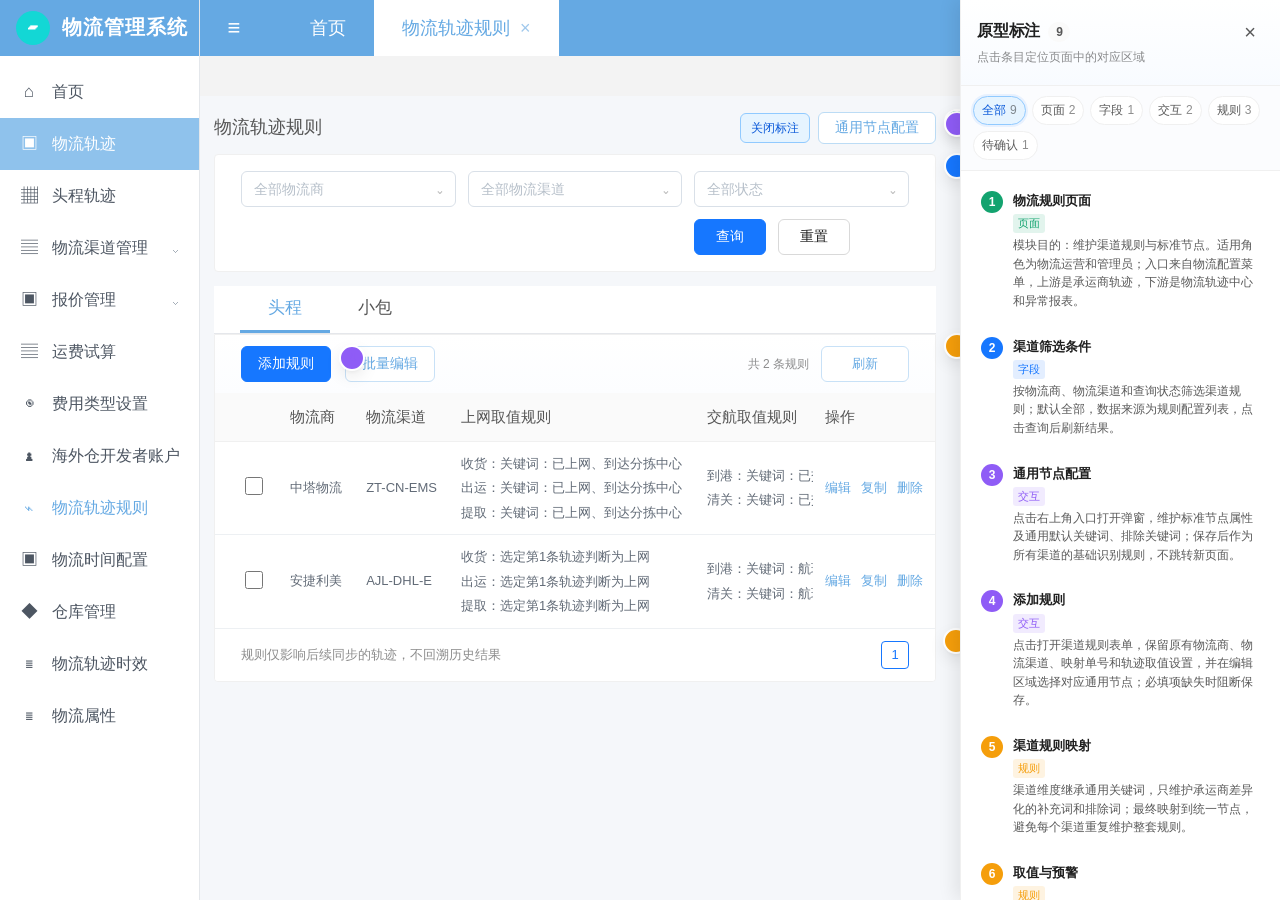
==== commit 06e7ff6c: "feat: add return and package anomaly settings" ====
--- a/prototype/logistics-rules/index.html
+++ b/prototype/logistics-rules/index.html
@@ -5,7 +5,7 @@
   <meta name="viewport" content="width=device-width, initial-scale=1.0" />
   <title>物流轨迹规则</title>
   <link rel="stylesheet" href="./tokens.css" />
-  <link rel="stylesheet" href="styles.css?v=tracking-value-rules-v7" />
+  <link rel="stylesheet" href="styles.css?v=tracking-value-rules-v8" />
 </head>
 <body>
   <div class="c-shell" data-collapsed="false">
@@ -76,7 +76,7 @@
         <label class="rule-config-field rule-config-field--switch"><span>查询状态：</span><label class="toggle-control"><input type="checkbox" name="queryEnabled" checked /><i></i></label></label>
         <label class="rule-config-field"><span><em>*</em> 映射单号：</span><div class="config-select-wrap"><input class="input config-select" name="mappingNo" value="请选择" readonly data-action="cycle-config-field" data-field="mappingNo" /><b>⌄</b></div></label>
       </div>
-      <nav class="rule-config-tabs" aria-label="轨迹取值设置"><button class="rule-config-tab is-active" type="button" data-action="select-config-tab" data-tab="online">上网取值设置</button><button class="rule-config-tab" type="button" data-action="select-config-tab" data-tab="handover">交航取值设置</button><button class="rule-config-tab" type="button" data-action="select-config-tab" data-tab="arrived">达到目的国设置</button><button class="rule-config-tab" type="button" data-action="select-config-tab" data-tab="signed">签收取值设置</button></nav>
+      <nav class="rule-config-tabs" aria-label="轨迹取值设置"><button class="rule-config-tab is-active" type="button" data-action="select-config-tab" data-tab="online">上网取值设置</button><button class="rule-config-tab" type="button" data-action="select-config-tab" data-tab="handover">交航取值设置</button><button class="rule-config-tab" type="button" data-action="select-config-tab" data-tab="arrived">到达目的国设置</button><button class="rule-config-tab" type="button" data-action="select-config-tab" data-tab="signed">签收取值设置</button><button class="rule-config-tab" type="button" data-action="select-config-tab" data-tab="return">退回取值设置</button><button class="rule-config-tab" type="button" data-action="select-config-tab" data-tab="exception">包裹异常设置</button></nav>
       <div id="ruleConfigPanel"></div>
       <footer class="c-modal__foot"><span class="modal-readonly" id="commonRuleUpdatedAt">规则保存后仅影响后续轨迹识别</span><div class="c-modal__foot-actions"><button class="btn" type="button" data-action="close-common-rules">取消</button><button class="btn btn--solid btn--color-primary" type="submit">确定</button></div></footer>
     </form>
@@ -86,7 +86,7 @@
   <section class="c-modal common-node-modal" data-open="false" role="dialog" aria-modal="true" aria-labelledby="commonNodeTitle">
     <header class="c-modal__head"><div><h2 class="c-modal__title" id="commonNodeTitle">通用节点配置</h2><p class="c-modal__subtitle">维护系统统一的标准业务节点，渠道规则通过映射引用。</p></div><button class="c-modal__close" type="button" data-action="close-common-nodes" aria-label="关闭">×</button></header>
     <div class="common-node-layout">
-      <aside class="common-node-list"><div class="common-node-list__head"><div><strong>标准节点</strong><span class="common-node-list__count" id="commonNodeCount">5 个</span></div><button class="btn btn--text btn--color-primary btn--sm" type="button" data-action="new-common-node">+ 新增节点</button></div><div id="commonNodeList"></div></aside>
+      <aside class="common-node-list"><div class="common-node-list__head"><div><strong>标准节点</strong><span class="common-node-list__count" id="commonNodeCount">6 个</span></div><button class="btn btn--text btn--color-primary btn--sm" type="button" data-action="new-common-node">+ 新增节点</button></div><div id="commonNodeList"></div></aside>
       <form class="common-node-form" id="commonNodeForm">
         <div class="common-node-form__title"><div><span class="common-rule-kicker">标准业务节点</span><h3 id="commonNodeFormTitle">退回中</h3></div><span class="tag tag--success" id="commonNodeStatus">启用</span></div>
         <div class="common-node-fields">
@@ -116,6 +116,6 @@
     <nav class="annotation-filters" id="annotationFilters"></nav>
     <div class="annotation-list" id="annotationList"></div>
   </aside>
-  <script src="script.js?v=tracking-value-rules-v6"></script>
+  <script src="script.js?v=tracking-value-rules-v7"></script>
 </body>
 </html>
--- a/prototype/logistics-rules/styles.css
+++ b/prototype/logistics-rules/styles.css
@@ -70,7 +70,7 @@
 .toggle-control input:checked + i { background: #5ba4e8; }
 .toggle-control input:checked + i::after { transform: translateX(24px); }
 .rule-config-tabs { display: flex; margin-top: 24px; border-bottom: 1px solid var(--color-border); }
-.rule-config-tab { min-height: 34px; padding: 0 18px; border: 1px solid var(--color-border); border-bottom: 0; background: var(--color-bg-container); color: var(--color-text-secondary); cursor: pointer; font-size: 14px; }
+.rule-config-tab { min-height: 34px; padding: 0 16px; border: 1px solid var(--color-border); border-bottom: 0; background: var(--color-bg-container); color: var(--color-text-secondary); cursor: pointer; font-size: 14px; white-space: nowrap; }
 .rule-config-tab + .rule-config-tab { border-left: 0; }
 .rule-config-tab.is-active { border-color: var(--color-primary-6); background: #5ba4e8; color: #fff; }
 .config-section { margin-top: 18px; }
@@ -95,6 +95,46 @@
 .rule-config-form > .c-modal__foot { position: sticky; bottom: 0; margin: 28px -32px 0; padding: 16px 32px; background: var(--color-bg-container); }
 
 @media (max-width: 800px) { .c-rule-config-modal { width: calc(100vw - 16px); }.rule-config-form { padding: 20px 16px 0; }.rule-config-basic { grid-template-columns: 1fr; gap: 16px; }.rule-config-field--switch { grid-column: auto; }.rule-config-tabs { overflow-x: auto; }.rule-config-tab { flex: 0 0 auto; padding: 0 12px; }.keyword-rule-box { margin-left: 0; }.keyword-input-row { padding-left: 0; }.config-keyword-list { padding-left: 0; }.warning-rule-row { flex-wrap: wrap; gap: 8px; }.warning-rule-row > span:first-child { width: auto; text-align: left; }.rule-config-form > .c-modal__foot { margin-left: -16px; margin-right: -16px; padding-left: 16px; padding-right: 16px; } }
+
+/* 退回与包裹异常：在原有四个轨迹取值页签后补充二次节点和异常标签配置。 */
+.special-config-panel { margin-top: 18px; }
+.special-config-panel__head { display: flex; align-items: flex-start; justify-content: space-between; gap: 18px; }
+.special-config-panel__head .config-section__title { margin-bottom: 6px; }
+.special-config-panel__head p { margin: 0 0 16px; color: var(--color-text-tertiary); font-size: 13px; }
+.special-node-card, .exception-tag-card { margin: 0 0 14px; padding: 16px; border: 1px solid #dce8f5; border-radius: 6px; background: #fff; }
+.special-node-card__head, .exception-tag-card__head { display: flex; align-items: flex-start; justify-content: space-between; gap: 16px; }
+.special-node-card__head strong, .exception-tag-card__head strong { display: inline-block; margin-right: 8px; color: var(--color-text); font-size: 16px; }
+.special-node-card__head p, .exception-tag-card__head p { margin: 6px 0 0; color: var(--color-text-tertiary); font-size: 12px; line-height: 1.5; }
+.special-source-row { display: grid; grid-template-columns: 1fr 1fr; gap: 12px; margin-top: 14px; }
+.special-source-row > div { min-height: 52px; padding: 10px 12px; border: 1px dashed #cbd5e1; border-radius: 4px; background: #f8fafc; }
+.special-source-row > div > span, .exception-tag-meta { color: var(--color-text-tertiary); font-size: 12px; }
+.special-source-row .keyword-source-tags { margin-top: 7px; }
+.special-keyword-row { display: flex; align-items: center; gap: 10px; margin-top: 14px; }
+.special-keyword-row > span { flex: 0 0 108px; color: var(--color-text-secondary); font-size: 13px; text-align: right; }
+.special-keyword-row .input { flex: 1; min-width: 0; height: 34px; }
+.special-keyword-list { min-height: 22px; padding: 6px 0 0 118px; }
+.special-effective { display: flex; align-items: center; flex-wrap: wrap; gap: 8px; margin-top: 14px; padding: 9px 12px; border-radius: 4px; background: #f0fdf4; color: #166534; font-size: 12px; }
+.special-effective i { color: #86efac; font-style: normal; }
+.special-effective small { flex-basis: 100%; color: #4d7c0f; }
+.special-config-tip { margin-top: 14px; padding: 11px 12px; border: 1px solid #dbeafe; border-radius: 4px; background: #f8fbff; color: var(--color-text-secondary); font-size: 12px; line-height: 1.6; }
+.special-config-tip strong { color: var(--color-primary-7); }
+.exception-rule-summary { display: grid; grid-template-columns: repeat(3, 1fr); gap: 10px; margin-bottom: 14px; padding: 12px; border: 1px solid #e5e7eb; border-radius: 4px; background: #fafafa; }
+.exception-rule-summary div { display: grid; gap: 4px; }
+.exception-rule-summary strong { color: var(--color-text); font-size: 13px; }
+.exception-rule-summary span { color: var(--color-text-tertiary); font-size: 12px; line-height: 1.5; }
+.exception-tag-card__head .inherit-switch { margin-top: 2px; }
+.exception-tag-meta { display: flex; align-items: center; gap: 16px; margin-top: 12px; padding-bottom: 10px; border-bottom: 1px solid #f0f2f5; }
+.exception-tag-meta label { display: inline-flex; align-items: center; gap: 6px; color: var(--color-text-secondary); }
+.exception-priority-input { width: 54px !important; height: 28px !important; padding: 0 6px !important; text-align: center; }
+
+@media (max-width: 700px) {
+  .special-config-panel__head, .special-node-card__head, .exception-tag-card__head { flex-direction: column; }
+  .special-source-row, .exception-rule-summary { grid-template-columns: 1fr; }
+  .special-keyword-row { align-items: stretch; flex-wrap: wrap; }
+  .special-keyword-row > span { flex-basis: 100%; text-align: left; }
+  .special-keyword-list { padding-left: 0; }
+  .exception-tag-meta { flex-wrap: wrap; gap: 8px 16px; }
+}
 
 /* 通用节点字典：渠道规则通过标准节点编码建立映射。 */
 .common-node-modal { width: min(920px, calc(100vw - 48px)); }
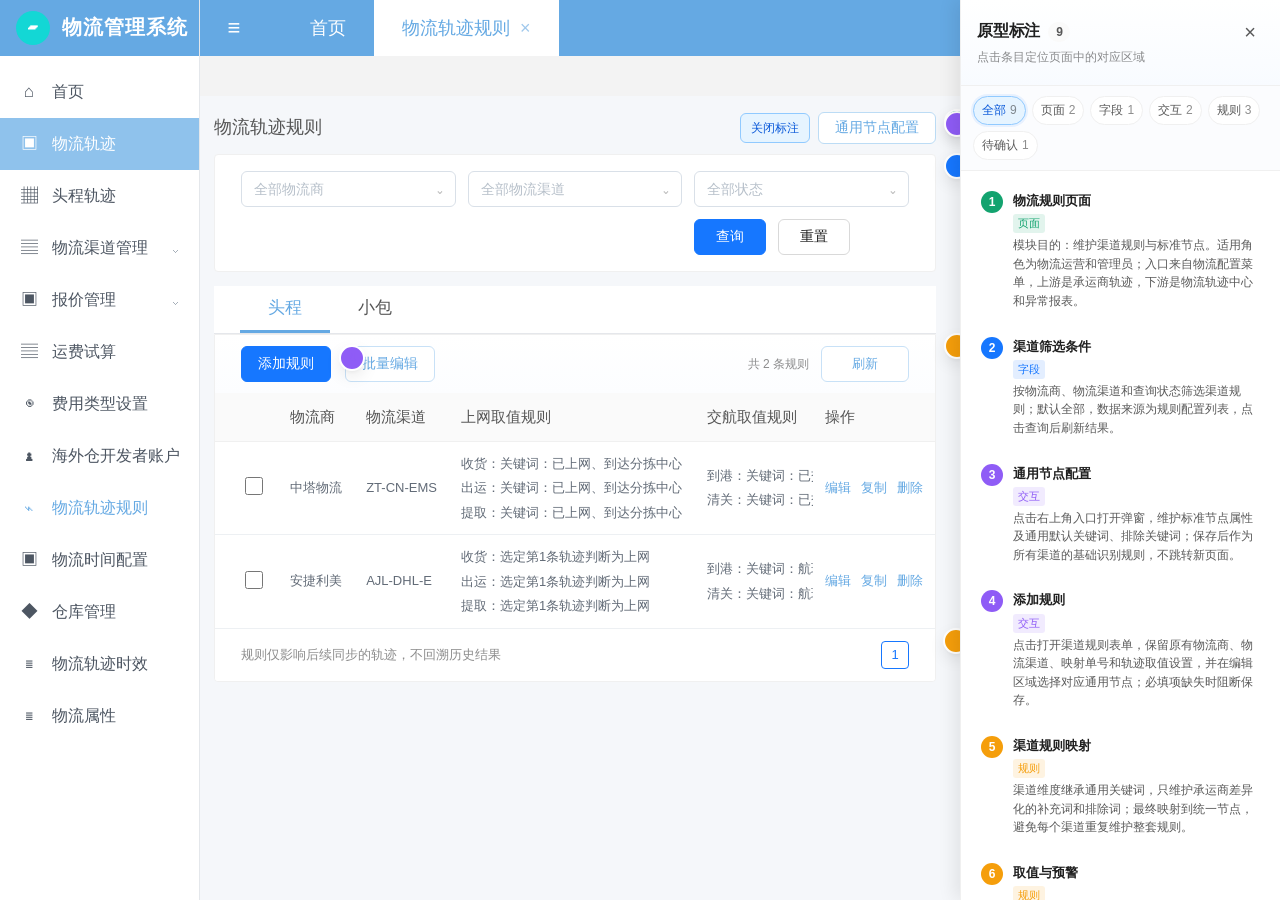
==== commit c718ec3a: "fix: use common nodes only as channel fallback" ====
--- a/prototype/logistics-rules/index.html
+++ b/prototype/logistics-rules/index.html
@@ -5,7 +5,7 @@
   <meta name="viewport" content="width=device-width, initial-scale=1.0" />
   <title>物流轨迹规则</title>
   <link rel="stylesheet" href="./tokens.css" />
-  <link rel="stylesheet" href="styles.css?v=tracking-value-rules-v8" />
+  <link rel="stylesheet" href="styles.css?v=tracking-value-rules-v9" />
 </head>
 <body>
   <div class="c-shell" data-collapsed="false">
@@ -84,7 +84,7 @@
 
   <div class="c-modal-mask common-node-mask" data-open="false" data-action="close-common-nodes"></div>
   <section class="c-modal common-node-modal" data-open="false" role="dialog" aria-modal="true" aria-labelledby="commonNodeTitle">
-    <header class="c-modal__head"><div><h2 class="c-modal__title" id="commonNodeTitle">通用节点配置</h2><p class="c-modal__subtitle">维护系统统一的标准业务节点，渠道规则通过映射引用。</p></div><button class="c-modal__close" type="button" data-action="close-common-nodes" aria-label="关闭">×</button></header>
+    <header class="c-modal__head"><div><h2 class="c-modal__title" id="commonNodeTitle">通用节点配置</h2><p class="c-modal__subtitle">标准节点及关键词</p></div><button class="c-modal__close" type="button" data-action="close-common-nodes" aria-label="关闭">×</button></header>
     <div class="common-node-layout">
       <aside class="common-node-list"><div class="common-node-list__head"><div><strong>标准节点</strong><span class="common-node-list__count" id="commonNodeCount">6 个</span></div><button class="btn btn--text btn--color-primary btn--sm" type="button" data-action="new-common-node">+ 新增节点</button></div><div id="commonNodeList"></div></aside>
       <form class="common-node-form" id="commonNodeForm">
@@ -98,8 +98,7 @@
           <label class="form-field"><span>是否终态</span><input class="input" name="terminal" required maxlength="10" placeholder="是 / 否" /></label>
           <label class="form-field"><span>状态</span><input class="input" name="enabled" required maxlength="10" placeholder="启用 / 停用" /></label>
         </div>
-        <section class="common-node-keywords"><div class="common-node-keywords__title"><div><strong>节点默认识别规则</strong><span>通用配置先定义基础关键词，渠道规则只补充承运商差异</span></div><span class="tag tag--processing">全渠道默认</span></div><div id="commonNodeKeywordConfig"></div></section>
-        <div class="common-node-note">渠道规则默认继承这里的通用关键词；若某个渠道文案不同，在渠道规则中添加补充词或排除词，不重复录入整套规则。</div>
+        <section class="common-node-keywords"><div class="common-node-keywords__title"><div><strong>节点默认识别规则</strong></div><span class="tag tag--processing">全渠道默认</span></div><div id="commonNodeKeywordConfig"></div></section>
         <footer class="c-modal__foot"><span class="modal-readonly" id="commonNodeUpdatedAt">最近更新：—</span><div class="c-modal__foot-actions"><button class="btn" type="button" data-action="close-common-nodes">取消</button><button class="btn btn--solid btn--color-primary" type="submit">保存节点</button></div></footer>
       </form>
     </div>
@@ -116,6 +115,6 @@
     <nav class="annotation-filters" id="annotationFilters"></nav>
     <div class="annotation-list" id="annotationList"></div>
   </aside>
-  <script src="script.js?v=tracking-value-rules-v7"></script>
+  <script src="script.js?v=tracking-value-rules-v8"></script>
 </body>
 </html>
--- a/prototype/logistics-rules/styles.css
+++ b/prototype/logistics-rules/styles.css
@@ -116,12 +116,19 @@
 .special-effective { display: flex; align-items: center; flex-wrap: wrap; gap: 8px; margin-top: 14px; padding: 9px 12px; border-radius: 4px; background: #f0fdf4; color: #166534; font-size: 12px; }
 .special-effective i { color: #86efac; font-style: normal; }
 .special-effective small { flex-basis: 100%; color: #4d7c0f; }
+.special-fallback-state { margin-top: 14px; padding: 11px 12px; border: 1px solid #d9e2ec; border-radius: 4px; background: #f8fafc; color: var(--color-text-secondary); font-size: 13px; }
 .special-config-tip { margin-top: 14px; padding: 11px 12px; border: 1px solid #dbeafe; border-radius: 4px; background: #f8fbff; color: var(--color-text-secondary); font-size: 12px; line-height: 1.6; }
 .special-config-tip strong { color: var(--color-primary-7); }
 .exception-rule-summary { display: grid; grid-template-columns: repeat(3, 1fr); gap: 10px; margin-bottom: 14px; padding: 12px; border: 1px solid #e5e7eb; border-radius: 4px; background: #fafafa; }
 .exception-rule-summary div { display: grid; gap: 4px; }
 .exception-rule-summary strong { color: var(--color-text); font-size: 13px; }
 .exception-rule-summary span { color: var(--color-text-tertiary); font-size: 12px; line-height: 1.5; }
+.exception-common-reference { margin: 14px 0; padding: 12px; border: 1px dashed #cbd5e1; border-radius: 4px; background: #f8fafc; }
+.exception-common-reference > span { display: block; margin-bottom: 8px; color: var(--color-text-secondary); font-size: 13px; }
+.exception-common-row { display: flex; align-items: center; gap: 12px; min-height: 34px; border-top: 1px solid #e5e7eb; }
+.exception-common-row strong { flex: 0 0 100px; color: var(--color-text); font-size: 13px; }
+.exception-common-row .keyword-source-tags { display: flex; flex-wrap: wrap; gap: 5px; }
+.exception-add-tag { margin: 0 0 14px 118px; color: var(--color-primary-6); border-color: #c8e1f7; }
 .exception-tag-card__head .inherit-switch { margin-top: 2px; }
 .exception-tag-meta { display: flex; align-items: center; gap: 16px; margin-top: 12px; padding-bottom: 10px; border-bottom: 1px solid #f0f2f5; }
 .exception-tag-meta label { display: inline-flex; align-items: center; gap: 6px; color: var(--color-text-secondary); }
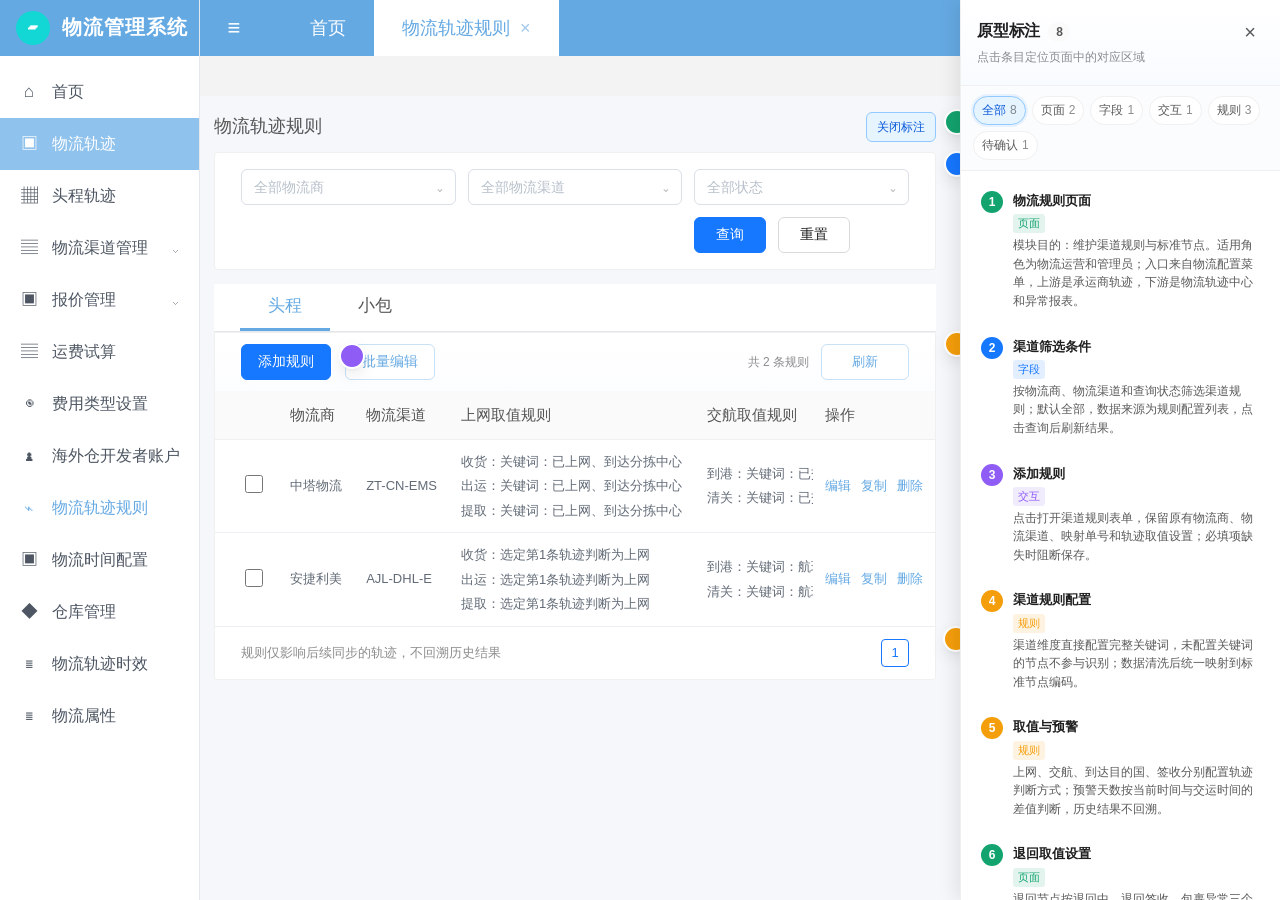
==== commit 6f370202: "refactor: configure logistics nodes by channel" ====
--- a/prototype/logistics-rules/index.html
+++ b/prototype/logistics-rules/index.html
@@ -5,7 +5,7 @@
   <meta name="viewport" content="width=device-width, initial-scale=1.0" />
   <title>物流轨迹规则</title>
   <link rel="stylesheet" href="./tokens.css" />
-  <link rel="stylesheet" href="styles.css?v=tracking-value-rules-v9" />
+  <link rel="stylesheet" href="styles.css?v=tracking-value-rules-v10" />
 </head>
 <body>
   <div class="c-shell" data-collapsed="false">
@@ -40,7 +40,7 @@
     <main class="c-shell__content">
       <header class="c-page-header" id="pageHeader" data-annotation-target="pageHeader">
         <div class="c-page-header__left"><h1 class="c-page-header__title">物流轨迹规则</h1><p class="c-page-header__desc">配置不同物流渠道的轨迹取值规则。</p></div>
-        <div class="c-page-header__actions"><span class="sync-status">最后更新：2026-08-08 10:54:06</span><button class="annotation-toggle" type="button" data-action="toggle-annotations">关闭标注</button><button class="btn" type="button" id="commonNodeEntry" data-annotation-target="commonNodeEntry" data-action="open-common-nodes">通用节点配置</button></div>
+        <div class="c-page-header__actions"><span class="sync-status">最后更新：2026-08-08 10:54:06</span><button class="annotation-toggle" type="button" data-action="toggle-annotations">关闭标注</button></div>
       </header>
 
       <section class="c-filter surface-panel" id="ruleFilter" data-annotation-target="ruleFilter" data-component="QueryFilterBar">
@@ -82,27 +82,6 @@
     </form>
   </section>
 
-  <div class="c-modal-mask common-node-mask" data-open="false" data-action="close-common-nodes"></div>
-  <section class="c-modal common-node-modal" data-open="false" role="dialog" aria-modal="true" aria-labelledby="commonNodeTitle">
-    <header class="c-modal__head"><div><h2 class="c-modal__title" id="commonNodeTitle">通用节点配置</h2><p class="c-modal__subtitle">标准节点及关键词</p></div><button class="c-modal__close" type="button" data-action="close-common-nodes" aria-label="关闭">×</button></header>
-    <div class="common-node-layout">
-      <aside class="common-node-list"><div class="common-node-list__head"><div><strong>标准节点</strong><span class="common-node-list__count" id="commonNodeCount">6 个</span></div><button class="btn btn--text btn--color-primary btn--sm" type="button" data-action="new-common-node">+ 新增节点</button></div><div id="commonNodeList"></div></aside>
-      <form class="common-node-form" id="commonNodeForm">
-        <div class="common-node-form__title"><div><span class="common-rule-kicker">标准业务节点</span><h3 id="commonNodeFormTitle">退回中</h3></div><span class="tag tag--success" id="commonNodeStatus">启用</span></div>
-        <div class="common-node-fields">
-          <label class="form-field"><span>节点名称</span><input class="input" name="name" required maxlength="30" placeholder="例如：退回中" /></label>
-          <label class="form-field"><span>节点编码</span><input class="input" name="code" required maxlength="40" placeholder="例如：RETURNING" /></label>
-          <label class="form-field"><span>物流方向</span><input class="input" name="direction" required maxlength="20" placeholder="正向 / 逆向 / 通用" /></label>
-          <label class="form-field"><span>所属阶段</span><input class="input" name="phase" required maxlength="20" placeholder="运输 / 退回 / 异常" /></label>
-          <label class="form-field common-node-field--wide"><span>节点说明</span><textarea class="input" name="description" required maxlength="120" rows="3" placeholder="描述节点的业务含义和使用边界"></textarea></label>
-          <label class="form-field"><span>是否终态</span><input class="input" name="terminal" required maxlength="10" placeholder="是 / 否" /></label>
-          <label class="form-field"><span>状态</span><input class="input" name="enabled" required maxlength="10" placeholder="启用 / 停用" /></label>
-        </div>
-        <section class="common-node-keywords"><div class="common-node-keywords__title"><div><strong>节点默认识别规则</strong></div><span class="tag tag--processing">全渠道默认</span></div><div id="commonNodeKeywordConfig"></div></section>
-        <footer class="c-modal__foot"><span class="modal-readonly" id="commonNodeUpdatedAt">最近更新：—</span><div class="c-modal__foot-actions"><button class="btn" type="button" data-action="close-common-nodes">取消</button><button class="btn btn--solid btn--color-primary" type="submit">保存节点</button></div></footer>
-      </form>
-    </div>
-  </section>
   <div class="c-drawer-mask" data-action="close-drawer"></div>
   <aside class="c-drawer" data-open="false" role="dialog" aria-modal="true" aria-labelledby="drawerTitle">
     <div class="c-drawer__head"><div><h2 class="c-drawer__title" id="drawerTitle">编辑物流规则</h2><div class="drawer-subtitle" id="drawerSubtitle">—</div></div><button class="c-drawer__close" type="button" data-action="close-drawer" aria-label="关闭">×</button></div>
@@ -115,6 +94,6 @@
     <nav class="annotation-filters" id="annotationFilters"></nav>
     <div class="annotation-list" id="annotationList"></div>
   </aside>
-  <script src="script.js?v=tracking-value-rules-v8"></script>
+  <script src="script.js?v=tracking-value-rules-v9"></script>
 </body>
 </html>
--- a/prototype/logistics-rules/styles.css
+++ b/prototype/logistics-rules/styles.css
@@ -105,38 +105,17 @@
 .special-node-card__head, .exception-tag-card__head { display: flex; align-items: flex-start; justify-content: space-between; gap: 16px; }
 .special-node-card__head strong, .exception-tag-card__head strong { display: inline-block; margin-right: 8px; color: var(--color-text); font-size: 16px; }
 .special-node-card__head p, .exception-tag-card__head p { margin: 6px 0 0; color: var(--color-text-tertiary); font-size: 12px; line-height: 1.5; }
-.special-source-row { display: grid; grid-template-columns: 1fr 1fr; gap: 12px; margin-top: 14px; }
-.special-source-row > div { min-height: 52px; padding: 10px 12px; border: 1px dashed #cbd5e1; border-radius: 4px; background: #f8fafc; }
-.special-source-row > div > span, .exception-tag-meta { color: var(--color-text-tertiary); font-size: 12px; }
-.special-source-row .keyword-source-tags { margin-top: 7px; }
 .special-keyword-row { display: flex; align-items: center; gap: 10px; margin-top: 14px; }
 .special-keyword-row > span { flex: 0 0 108px; color: var(--color-text-secondary); font-size: 13px; text-align: right; }
 .special-keyword-row .input { flex: 1; min-width: 0; height: 34px; }
 .special-keyword-list { min-height: 22px; padding: 6px 0 0 118px; }
-.special-effective { display: flex; align-items: center; flex-wrap: wrap; gap: 8px; margin-top: 14px; padding: 9px 12px; border-radius: 4px; background: #f0fdf4; color: #166534; font-size: 12px; }
-.special-effective i { color: #86efac; font-style: normal; }
-.special-effective small { flex-basis: 100%; color: #4d7c0f; }
-.special-fallback-state { margin-top: 14px; padding: 11px 12px; border: 1px solid #d9e2ec; border-radius: 4px; background: #f8fafc; color: var(--color-text-secondary); font-size: 13px; }
-.special-config-tip { margin-top: 14px; padding: 11px 12px; border: 1px solid #dbeafe; border-radius: 4px; background: #f8fbff; color: var(--color-text-secondary); font-size: 12px; line-height: 1.6; }
-.special-config-tip strong { color: var(--color-primary-7); }
-.exception-rule-summary { display: grid; grid-template-columns: repeat(3, 1fr); gap: 10px; margin-bottom: 14px; padding: 12px; border: 1px solid #e5e7eb; border-radius: 4px; background: #fafafa; }
-.exception-rule-summary div { display: grid; gap: 4px; }
-.exception-rule-summary strong { color: var(--color-text); font-size: 13px; }
-.exception-rule-summary span { color: var(--color-text-tertiary); font-size: 12px; line-height: 1.5; }
-.exception-common-reference { margin: 14px 0; padding: 12px; border: 1px dashed #cbd5e1; border-radius: 4px; background: #f8fafc; }
-.exception-common-reference > span { display: block; margin-bottom: 8px; color: var(--color-text-secondary); font-size: 13px; }
-.exception-common-row { display: flex; align-items: center; gap: 12px; min-height: 34px; border-top: 1px solid #e5e7eb; }
-.exception-common-row strong { flex: 0 0 100px; color: var(--color-text); font-size: 13px; }
-.exception-common-row .keyword-source-tags { display: flex; flex-wrap: wrap; gap: 5px; }
 .exception-add-tag { margin: 0 0 14px 118px; color: var(--color-primary-6); border-color: #c8e1f7; }
-.exception-tag-card__head .inherit-switch { margin-top: 2px; }
 .exception-tag-meta { display: flex; align-items: center; gap: 16px; margin-top: 12px; padding-bottom: 10px; border-bottom: 1px solid #f0f2f5; }
 .exception-tag-meta label { display: inline-flex; align-items: center; gap: 6px; color: var(--color-text-secondary); }
 .exception-priority-input { width: 54px !important; height: 28px !important; padding: 0 6px !important; text-align: center; }
 
 @media (max-width: 700px) {
   .special-config-panel__head, .special-node-card__head, .exception-tag-card__head { flex-direction: column; }
-  .special-source-row, .exception-rule-summary { grid-template-columns: 1fr; }
   .special-keyword-row { align-items: stretch; flex-wrap: wrap; }
   .special-keyword-row > span { flex-basis: 100%; text-align: left; }
   .special-keyword-list { padding-left: 0; }
@@ -395,8 +374,6 @@
 .c-page-header__desc, .sync-status { display: none; }
 .c-page-header__actions { gap: 8px; }
 .annotation-toggle { height: 30px; }
-.c-page-header__actions #commonNodeEntry { color: #65a9e3; border-color: #bcdcf5; background: #fff; }
-.c-page-header__actions #commonNodeEntry:hover { color: #4c96d3; border-color: #65a9e3; }
 .rule-architecture-note { display: none; }
 .c-filter { border-radius: 4px; box-shadow: none; padding: 16px 26px; margin-bottom: 14px; }
 .c-filter__row { grid-template-columns: 268px 268px 1fr auto; gap: 12px; align-items: center; }
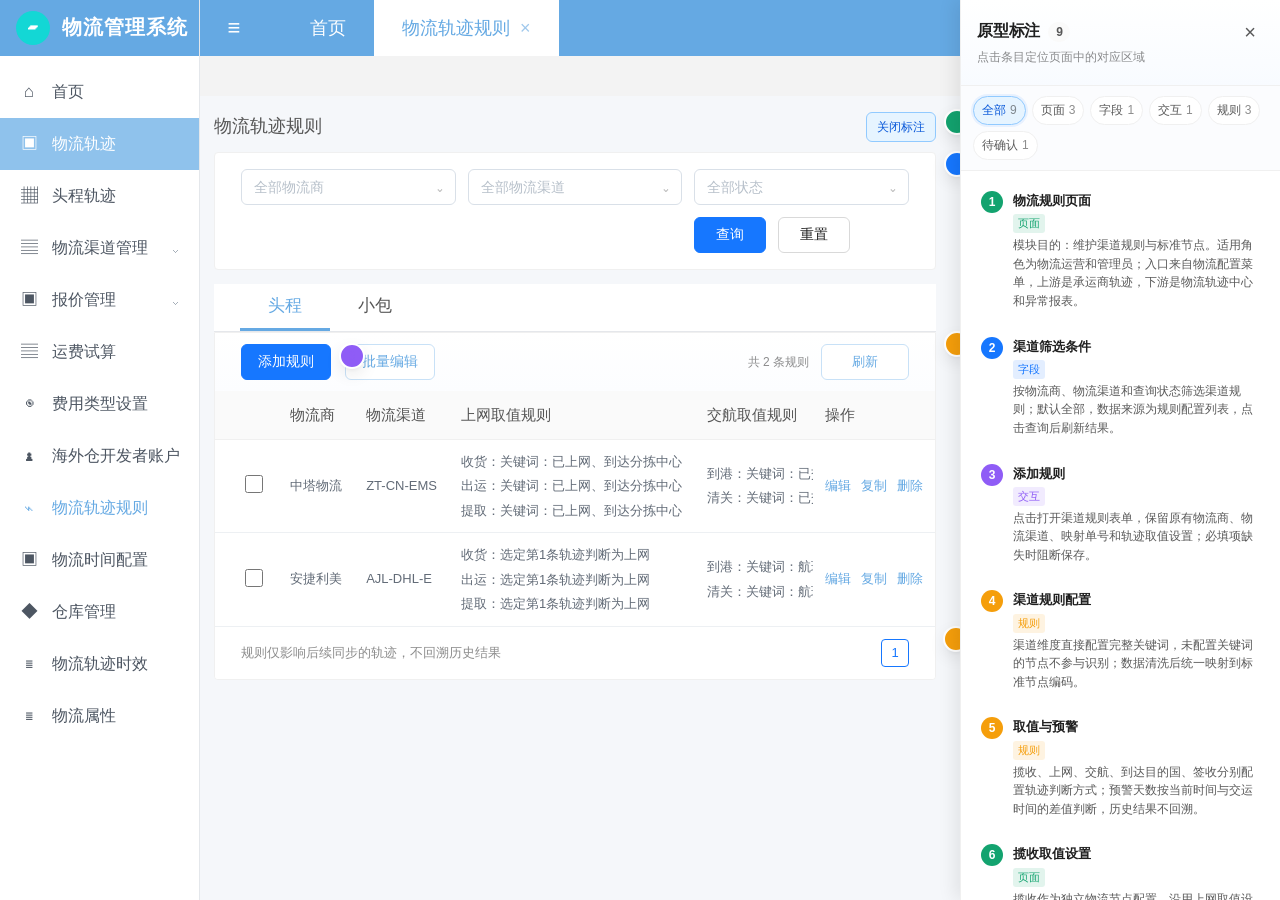
==== commit 9925955f: "feat: add collection tracking value settings" ====
--- a/prototype/logistics-rules/index.html
+++ b/prototype/logistics-rules/index.html
@@ -76,7 +76,7 @@
         <label class="rule-config-field rule-config-field--switch"><span>查询状态：</span><label class="toggle-control"><input type="checkbox" name="queryEnabled" checked /><i></i></label></label>
         <label class="rule-config-field"><span><em>*</em> 映射单号：</span><div class="config-select-wrap"><input class="input config-select" name="mappingNo" value="请选择" readonly data-action="cycle-config-field" data-field="mappingNo" /><b>⌄</b></div></label>
       </div>
-      <nav class="rule-config-tabs" aria-label="轨迹取值设置"><button class="rule-config-tab is-active" type="button" data-action="select-config-tab" data-tab="online">上网取值设置</button><button class="rule-config-tab" type="button" data-action="select-config-tab" data-tab="handover">交航取值设置</button><button class="rule-config-tab" type="button" data-action="select-config-tab" data-tab="arrived">到达目的国设置</button><button class="rule-config-tab" type="button" data-action="select-config-tab" data-tab="signed">签收取值设置</button><button class="rule-config-tab" type="button" data-action="select-config-tab" data-tab="return">退回取值设置</button><button class="rule-config-tab" type="button" data-action="select-config-tab" data-tab="exception">包裹异常设置</button></nav>
+      <nav class="rule-config-tabs" aria-label="轨迹取值设置"><button class="rule-config-tab is-active" type="button" data-action="select-config-tab" data-tab="collected">揽收取值设置</button><button class="rule-config-tab" type="button" data-action="select-config-tab" data-tab="online">上网取值设置</button><button class="rule-config-tab" type="button" data-action="select-config-tab" data-tab="handover">交航取值设置</button><button class="rule-config-tab" type="button" data-action="select-config-tab" data-tab="arrived">到达目的国设置</button><button class="rule-config-tab" type="button" data-action="select-config-tab" data-tab="signed">签收取值设置</button><button class="rule-config-tab" type="button" data-action="select-config-tab" data-tab="return">退回取值设置</button><button class="rule-config-tab" type="button" data-action="select-config-tab" data-tab="exception">包裹异常设置</button></nav>
       <div id="ruleConfigPanel"></div>
       <footer class="c-modal__foot"><span class="modal-readonly" id="commonRuleUpdatedAt">规则保存后仅影响后续轨迹识别</span><div class="c-modal__foot-actions"><button class="btn" type="button" data-action="close-common-rules">取消</button><button class="btn btn--solid btn--color-primary" type="submit">确定</button></div></footer>
     </form>
--- a/prototype/logistics-rules/styles.css
+++ b/prototype/logistics-rules/styles.css
@@ -82,7 +82,7 @@
 .config-radio { display: inline-flex; align-items: center; gap: 8px; cursor: pointer; }
 .config-radio input { width: 17px; height: 17px; accent-color: var(--color-primary-6); }
 .config-number { width: 96px; text-align: center; }
-.keyword-rule-box { margin: 6px 0 18px 22px; padding: 14px 12px 12px; border: 4px solid #4b99f5; border-radius: 8px; }
+.keyword-rule-box { margin: 6px 0 18px 22px; padding: 14px 12px 12px; }
 .config-radio--description { color: #4b99f5; line-height: 1.5; }
 .keyword-input-row { display: flex; align-items: center; gap: 12px; margin: 16px 0 8px; padding-left: 28px; color: var(--color-text-secondary); }
 .keyword-input-row > span { width: 86px; text-align: right; white-space: nowrap; }
@@ -96,7 +96,7 @@
 
 @media (max-width: 800px) { .c-rule-config-modal { width: calc(100vw - 16px); }.rule-config-form { padding: 20px 16px 0; }.rule-config-basic { grid-template-columns: 1fr; gap: 16px; }.rule-config-field--switch { grid-column: auto; }.rule-config-tabs { overflow-x: auto; }.rule-config-tab { flex: 0 0 auto; padding: 0 12px; }.keyword-rule-box { margin-left: 0; }.keyword-input-row { padding-left: 0; }.config-keyword-list { padding-left: 0; }.warning-rule-row { flex-wrap: wrap; gap: 8px; }.warning-rule-row > span:first-child { width: auto; text-align: left; }.rule-config-form > .c-modal__foot { margin-left: -16px; margin-right: -16px; padding-left: 16px; padding-right: 16px; } }
 
-/* 退回与包裹异常：在原有四个轨迹取值页签后补充二次节点和异常标签配置。 */
+/* 退回与包裹异常：在轨迹取值页签后补充二次节点和异常标签配置。 */
 .special-config-panel { margin-top: 18px; }
 .special-config-panel__head { display: flex; align-items: flex-start; justify-content: space-between; gap: 18px; }
 .special-config-panel__head .config-section__title { margin-bottom: 6px; }
